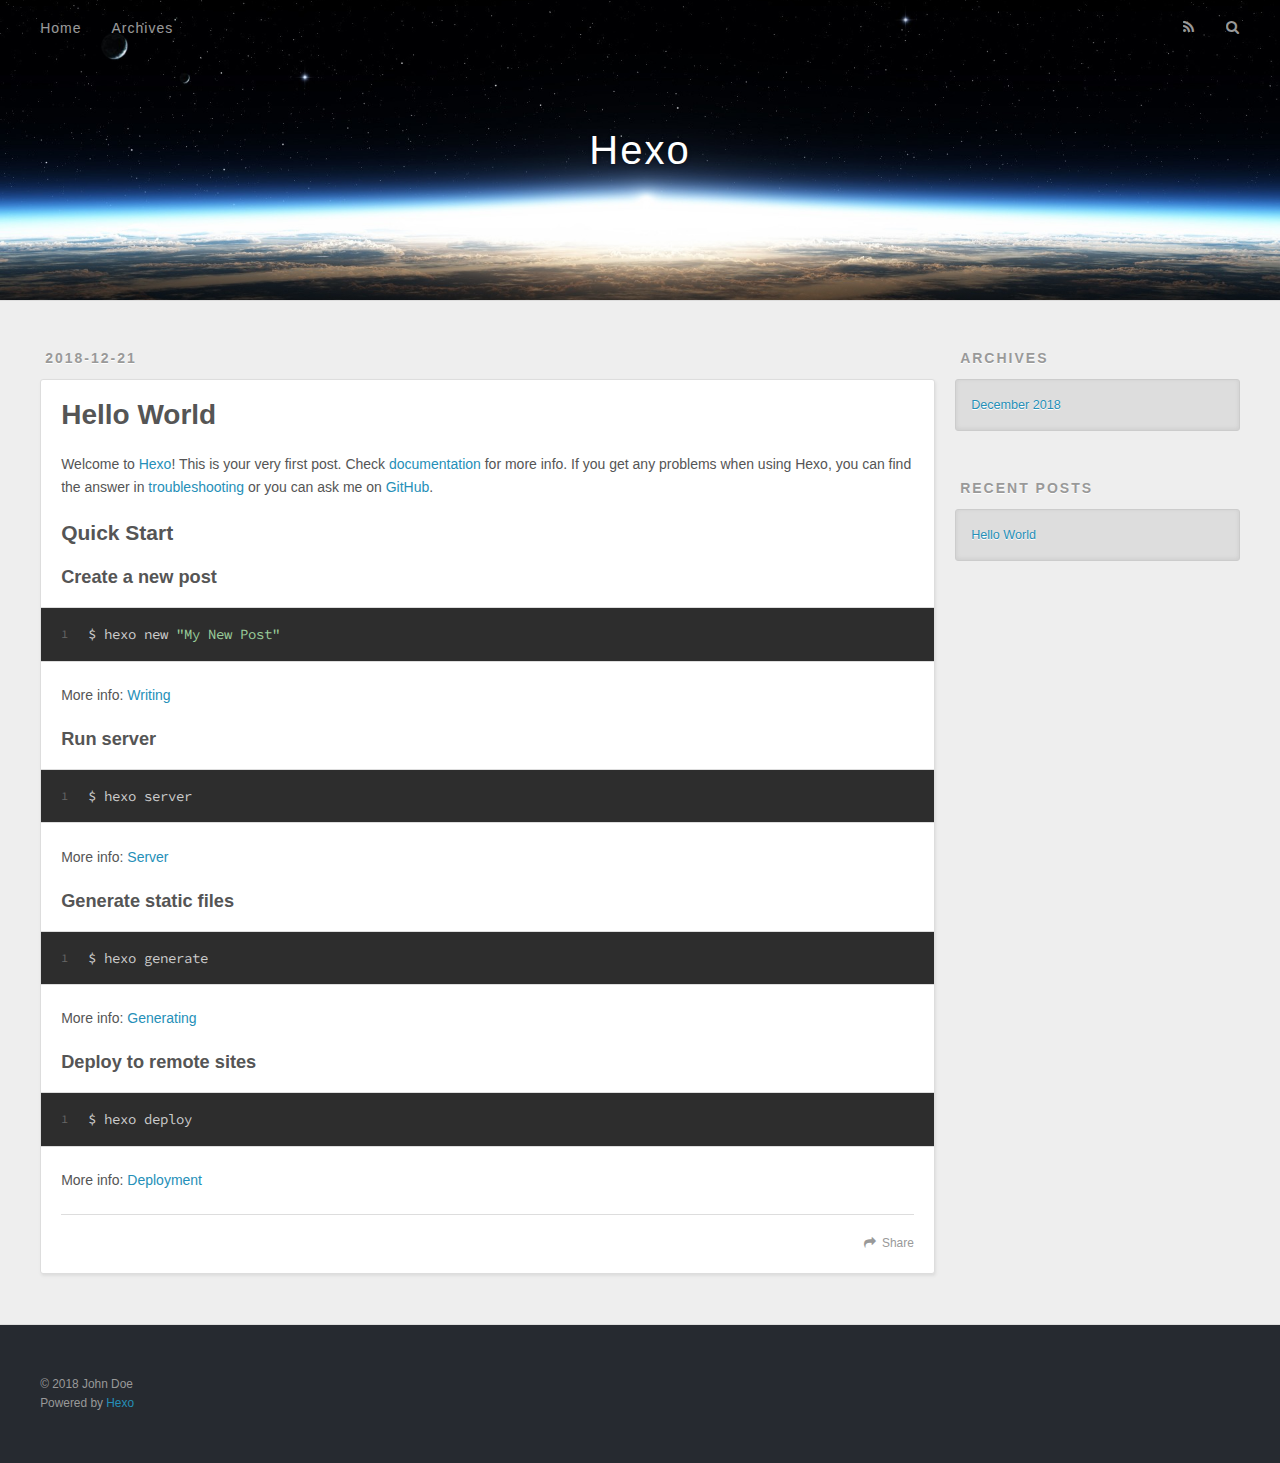
==== index.html @ 5cb1ed84 "Site updated: 2018-12-21 22:46:30" ====
<!DOCTYPE html>
<html>
<head><meta name="generator" content="Hexo 3.8.0">
  <meta charset="utf-8">
  

  
  <title>Hexo</title>
  <meta name="viewport" content="width=device-width, initial-scale=1, maximum-scale=1">
  <meta property="og:type" content="website">
<meta property="og:title" content="Hexo">
<meta property="og:url" content="http://yoursite.com/index.html">
<meta property="og:site_name" content="Hexo">
<meta property="og:locale" content="default">
<meta name="twitter:card" content="summary">
<meta name="twitter:title" content="Hexo">
  
    <link rel="alternate" href="/atom.xml" title="Hexo" type="application/atom+xml">
  
  
    <link rel="icon" href="/favicon.png">
  
  
    <link href="//fonts.googleapis.com/css?family=Source+Code+Pro" rel="stylesheet" type="text/css">
  
  <link rel="stylesheet" href="/css/style.css">
</head>
</html>
<body>
  <div id="container">
    <div id="wrap">
      <header id="header">
  <div id="banner"></div>
  <div id="header-outer" class="outer">
    <div id="header-title" class="inner">
      <h1 id="logo-wrap">
        <a href="/" id="logo">Hexo</a>
      </h1>
      
    </div>
    <div id="header-inner" class="inner">
      <nav id="main-nav">
        <a id="main-nav-toggle" class="nav-icon"></a>
        
          <a class="main-nav-link" href="/">Home</a>
        
          <a class="main-nav-link" href="/archives">Archives</a>
        
      </nav>
      <nav id="sub-nav">
        
          <a id="nav-rss-link" class="nav-icon" href="/atom.xml" title="RSS Feed"></a>
        
        <a id="nav-search-btn" class="nav-icon" title="Search"></a>
      </nav>
      <div id="search-form-wrap">
        <form action="//google.com/search" method="get" accept-charset="UTF-8" class="search-form"><input type="search" name="q" class="search-form-input" placeholder="Search"><button type="submit" class="search-form-submit">&#xF002;</button><input type="hidden" name="sitesearch" value="http://yoursite.com"></form>
      </div>
    </div>
  </div>
</header>
      <div class="outer">
        <section id="main">
  
    <article id="post-hello-world" class="article article-type-post" itemscope="" itemprop="blogPost">
  <div class="article-meta">
    <a href="/2018/12/21/hello-world/" class="article-date">
  <time datetime="2018-12-21T13:21:25.236Z" itemprop="datePublished">2018-12-21</time>
</a>
    
  </div>
  <div class="article-inner">
    
    
      <header class="article-header">
        
  
    <h1 itemprop="name">
      <a class="article-title" href="/2018/12/21/hello-world/">Hello World</a>
    </h1>
  

      </header>
    
    <div class="article-entry" itemprop="articleBody">
      
        <p>Welcome to <a href="https://hexo.io/" target="_blank" rel="noopener">Hexo</a>! This is your very first post. Check <a href="https://hexo.io/docs/" target="_blank" rel="noopener">documentation</a> for more info. If you get any problems when using Hexo, you can find the answer in <a href="https://hexo.io/docs/troubleshooting.html" target="_blank" rel="noopener">troubleshooting</a> or you can ask me on <a href="https://github.com/hexojs/hexo/issues" target="_blank" rel="noopener">GitHub</a>.</p>
<h2 id="Quick-Start"><a href="#Quick-Start" class="headerlink" title="Quick Start"></a>Quick Start</h2><h3 id="Create-a-new-post"><a href="#Create-a-new-post" class="headerlink" title="Create a new post"></a>Create a new post</h3><figure class="highlight bash"><table><tr><td class="gutter"><pre><span class="line">1</span><br></pre></td><td class="code"><pre><span class="line">$ hexo new <span class="string">"My New Post"</span></span><br></pre></td></tr></table></figure>
<p>More info: <a href="https://hexo.io/docs/writing.html" target="_blank" rel="noopener">Writing</a></p>
<h3 id="Run-server"><a href="#Run-server" class="headerlink" title="Run server"></a>Run server</h3><figure class="highlight bash"><table><tr><td class="gutter"><pre><span class="line">1</span><br></pre></td><td class="code"><pre><span class="line">$ hexo server</span><br></pre></td></tr></table></figure>
<p>More info: <a href="https://hexo.io/docs/server.html" target="_blank" rel="noopener">Server</a></p>
<h3 id="Generate-static-files"><a href="#Generate-static-files" class="headerlink" title="Generate static files"></a>Generate static files</h3><figure class="highlight bash"><table><tr><td class="gutter"><pre><span class="line">1</span><br></pre></td><td class="code"><pre><span class="line">$ hexo generate</span><br></pre></td></tr></table></figure>
<p>More info: <a href="https://hexo.io/docs/generating.html" target="_blank" rel="noopener">Generating</a></p>
<h3 id="Deploy-to-remote-sites"><a href="#Deploy-to-remote-sites" class="headerlink" title="Deploy to remote sites"></a>Deploy to remote sites</h3><figure class="highlight bash"><table><tr><td class="gutter"><pre><span class="line">1</span><br></pre></td><td class="code"><pre><span class="line">$ hexo deploy</span><br></pre></td></tr></table></figure>
<p>More info: <a href="https://hexo.io/docs/deployment.html" target="_blank" rel="noopener">Deployment</a></p>

      
    </div>
    <footer class="article-footer">
      <a data-url="http://yoursite.com/2018/12/21/hello-world/" data-id="cjpy2d7tv00000z5jm6hx7ss3" class="article-share-link">Share</a>
      
      
    </footer>
  </div>
  
</article>


  


</section>
        
          <aside id="sidebar">
  
    

  
    

  
    
  
    
  <div class="widget-wrap">
    <h3 class="widget-title">Archives</h3>
    <div class="widget">
      <ul class="archive-list"><li class="archive-list-item"><a class="archive-list-link" href="/archives/2018/12/">December 2018</a></li></ul>
    </div>
  </div>


  
    
  <div class="widget-wrap">
    <h3 class="widget-title">Recent Posts</h3>
    <div class="widget">
      <ul>
        
          <li>
            <a href="/2018/12/21/hello-world/">Hello World</a>
          </li>
        
      </ul>
    </div>
  </div>

  
</aside>
        
      </div>
      <footer id="footer">
  
  <div class="outer">
    <div id="footer-info" class="inner">
      &copy; 2018 John Doe<br>
      Powered by <a href="http://hexo.io/" target="_blank">Hexo</a>
    </div>
  </div>
</footer>
    </div>
    <nav id="mobile-nav">
  
    <a href="/" class="mobile-nav-link">Home</a>
  
    <a href="/archives" class="mobile-nav-link">Archives</a>
  
</nav>
    

<script src="//ajax.googleapis.com/ajax/libs/jquery/2.0.3/jquery.min.js"></script>


  <link rel="stylesheet" href="/fancybox/jquery.fancybox.css">
  <script src="/fancybox/jquery.fancybox.pack.js"></script>


<script src="/js/script.js"></script>



  </div>
</body>
</html>
---- css/style.css ----
body {
  width: 100%;
}
body:before,
body:after {
  content: "";
  display: table;
}
body:after {
  clear: both;
}
html,
body,
div,
span,
applet,
object,
iframe,
h1,
h2,
h3,
h4,
h5,
h6,
p,
blockquote,
pre,
a,
abbr,
acronym,
address,
big,
cite,
code,
del,
dfn,
em,
img,
ins,
kbd,
q,
s,
samp,
small,
strike,
strong,
sub,
sup,
tt,
var,
dl,
dt,
dd,
ol,
ul,
li,
fieldset,
form,
label,
legend,
table,
caption,
tbody,
tfoot,
thead,
tr,
th,
td {
  margin: 0;
  padding: 0;
  border: 0;
  outline: 0;
  font-weight: inherit;
  font-style: inherit;
  font-family: inherit;
  font-size: 100%;
  vertical-align: baseline;
}
body {
  line-height: 1;
  color: #000;
  background: #fff;
}
ol,
ul {
  list-style: none;
}
table {
  border-collapse: separate;
  border-spacing: 0;
  vertical-align: middle;
}
caption,
th,
td {
  text-align: left;
  font-weight: normal;
  vertical-align: middle;
}
a img {
  border: none;
}
input,
button {
  margin: 0;
  padding: 0;
}
input::-moz-focus-inner,
button::-moz-focus-inner {
  border: 0;
  padding: 0;
}
@font-face {
  font-family: FontAwesome;
  font-style: normal;
  font-weight: normal;
  src: url("fonts/fontawesome-webfont.eot?v=#4.0.3");
  src: url("fonts/fontawesome-webfont.eot?#iefix&v=#4.0.3") format("embedded-opentype"), url("fonts/fontawesome-webfont.woff?v=#4.0.3") format("woff"), url("fonts/fontawesome-webfont.ttf?v=#4.0.3") format("truetype"), url("fonts/fontawesome-webfont.svg#fontawesomeregular?v=#4.0.3") format("svg");
}
html,
body,
#container {
  height: 100%;
}
body {
  background: #eee;
  font: 14px -apple-system, BlinkMacSystemFont, "Segoe UI", "Roboto", "Oxygen", "Ubuntu", "Cantarell", "Fira Sans", "Droid Sans", "Helvetica Neue", sans-serif;
  -webkit-text-size-adjust: 100%;
}
.outer {
  max-width: 1220px;
  margin: 0 auto;
  padding: 0 20px;
}
.outer:before,
.outer:after {
  content: "";
  display: table;
}
.outer:after {
  clear: both;
}
.inner {
  display: inline;
  float: left;
  width: 98.33333333333333%;
  margin: 0 0.833333333333333%;
}
.left,
.alignleft {
  float: left;
}
.right,
.alignright {
  float: right;
}
.clear {
  clear: both;
}
#container {
  position: relative;
}
.mobile-nav-on {
  overflow: hidden;
}
#wrap {
  height: 100%;
  width: 100%;
  position: absolute;
  top: 0;
  left: 0;
  -webkit-transition: 0.2s ease-out;
  -moz-transition: 0.2s ease-out;
  -ms-transition: 0.2s ease-out;
  transition: 0.2s ease-out;
  z-index: 1;
  background: #eee;
}
.mobile-nav-on #wrap {
  left: 280px;
}
@media screen and (min-width: 768px) {
  #main {
    display: inline;
    float: left;
    width: 73.33333333333333%;
    margin: 0 0.833333333333333%;
  }
}
.article-date,
.article-category-link,
.archive-year,
.widget-title {
  text-decoration: none;
  text-transform: uppercase;
  letter-spacing: 2px;
  color: #999;
  margin-bottom: 1em;
  margin-left: 5px;
  line-height: 1em;
  text-shadow: 0 1px #fff;
  font-weight: bold;
}
.article-inner,
.archive-article-inner {
  background: #fff;
  -webkit-box-shadow: 1px 2px 3px #ddd;
  box-shadow: 1px 2px 3px #ddd;
  border: 1px solid #ddd;
  border-radius: 3px;
}
.article-entry h1,
.widget h1 {
  font-size: 2em;
}
.article-entry h2,
.widget h2 {
  font-size: 1.5em;
}
.article-entry h3,
.widget h3 {
  font-size: 1.3em;
}
.article-entry h4,
.widget h4 {
  font-size: 1.2em;
}
.article-entry h5,
.widget h5 {
  font-size: 1em;
}
.article-entry h6,
.widget h6 {
  font-size: 1em;
  color: #999;
}
.article-entry hr,
.widget hr {
  border: 1px dashed #ddd;
}
.article-entry strong,
.widget strong {
  font-weight: bold;
}
.article-entry em,
.widget em,
.article-entry cite,
.widget cite {
  font-style: italic;
}
.article-entry sup,
.widget sup,
.article-entry sub,
.widget sub {
  font-size: 0.75em;
  line-height: 0;
  position: relative;
  vertical-align: baseline;
}
.article-entry sup,
.widget sup {
  top: -0.5em;
}
.article-entry sub,
.widget sub {
  bottom: -0.2em;
}
.article-entry small,
.widget small {
  font-size: 0.85em;
}
.article-entry acronym,
.widget acronym,
.article-entry abbr,
.widget abbr {
  border-bottom: 1px dotted;
}
.article-entry ul,
.widget ul,
.article-entry ol,
.widget ol,
.article-entry dl,
.widget dl {
  margin: 0 20px;
  line-height: 1.6em;
}
.article-entry ul ul,
.widget ul ul,
.article-entry ol ul,
.widget ol ul,
.article-entry ul ol,
.widget ul ol,
.article-entry ol ol,
.widget ol ol {
  margin-top: 0;
  margin-bottom: 0;
}
.article-entry ul,
.widget ul {
  list-style: disc;
}
.article-entry ol,
.widget ol {
  list-style: decimal;
}
.article-entry dt,
.widget dt {
  font-weight: bold;
}
#header {
  height: 300px;
  position: relative;
  border-bottom: 1px solid #ddd;
}
#header:before,
#header:after {
  content: "";
  position: absolute;
  left: 0;
  right: 0;
  height: 40px;
}
#header:before {
  top: 0;
  background: -webkit-linear-gradient(rgba(0,0,0,0.2), transparent);
  background: -moz-linear-gradient(rgba(0,0,0,0.2), transparent);
  background: -ms-linear-gradient(rgba(0,0,0,0.2), transparent);
  background: linear-gradient(rgba(0,0,0,0.2), transparent);
}
#header:after {
  bottom: 0;
  background: -webkit-linear-gradient(transparent, rgba(0,0,0,0.2));
  background: -moz-linear-gradient(transparent, rgba(0,0,0,0.2));
  background: -ms-linear-gradient(transparent, rgba(0,0,0,0.2));
  background: linear-gradient(transparent, rgba(0,0,0,0.2));
}
#header-outer {
  height: 100%;
  position: relative;
}
#header-inner {
  position: relative;
  overflow: hidden;
}
#banner {
  position: absolute;
  top: 0;
  left: 0;
  width: 100%;
  height: 100%;
  background: url("images/banner.jpg") center #000;
  -webkit-background-size: cover;
  -moz-background-size: cover;
  background-size: cover;
  z-index: -1;
}
#header-title {
  text-align: center;
  height: 40px;
  position: absolute;
  top: 50%;
  left: 0;
  margin-top: -20px;
}
#logo,
#subtitle {
  text-decoration: none;
  color: #fff;
  font-weight: 300;
  text-shadow: 0 1px 4px rgba(0,0,0,0.3);
}
#logo {
  font-size: 40px;
  line-height: 40px;
  letter-spacing: 2px;
}
#subtitle {
  font-size: 16px;
  line-height: 16px;
  letter-spacing: 1px;
}
#subtitle-wrap {
  margin-top: 16px;
}
#main-nav {
  float: left;
  margin-left: -15px;
}
.nav-icon,
.main-nav-link {
  float: left;
  color: #fff;
  opacity: 0.6;
  text-decoration: none;
  text-shadow: 0 1px rgba(0,0,0,0.2);
  -webkit-transition: opacity 0.2s;
  -moz-transition: opacity 0.2s;
  -ms-transition: opacity 0.2s;
  transition: opacity 0.2s;
  display: block;
  padding: 20px 15px;
}
.nav-icon:hover,
.main-nav-link:hover {
  opacity: 1;
}
.nav-icon {
  font-family: FontAwesome;
  text-align: center;
  font-size: 14px;
  width: 14px;
  height: 14px;
  padding: 20px 15px;
  position: relative;
  cursor: pointer;
}
.main-nav-link {
  font-weight: 300;
  letter-spacing: 1px;
}
@media screen and (max-width: 479px) {
  .main-nav-link {
    display: none;
  }
}
#main-nav-toggle {
  display: none;
}
#main-nav-toggle:before {
  content: "\f0c9";
}
@media screen and (max-width: 479px) {
  #main-nav-toggle {
    display: block;
  }
}
#sub-nav {
  float: right;
  margin-right: -15px;
}
#nav-rss-link:before {
  content: "\f09e";
}
#nav-search-btn:before {
  content: "\f002";
}
#search-form-wrap {
  position: absolute;
  top: 15px;
  width: 150px;
  height: 30px;
  right: -150px;
  opacity: 0;
  -webkit-transition: 0.2s ease-out;
  -moz-transition: 0.2s ease-out;
  -ms-transition: 0.2s ease-out;
  transition: 0.2s ease-out;
}
#search-form-wrap.on {
  opacity: 1;
  right: 0;
}
@media screen and (max-width: 479px) {
  #search-form-wrap {
    width: 100%;
    right: -100%;
  }
}
.search-form {
  position: absolute;
  top: 0;
  left: 0;
  right: 0;
  background: #fff;
  padding: 5px 15px;
  border-radius: 15px;
  -webkit-box-shadow: 0 0 10px rgba(0,0,0,0.3);
  box-shadow: 0 0 10px rgba(0,0,0,0.3);
}
.search-form-input {
  border: none;
  background: none;
  color: #555;
  width: 100%;
  font: 13px -apple-system, BlinkMacSystemFont, "Segoe UI", "Roboto", "Oxygen", "Ubuntu", "Cantarell", "Fira Sans", "Droid Sans", "Helvetica Neue", sans-serif;
  outline: none;
}
.search-form-input::-webkit-search-results-decoration,
.search-form-input::-webkit-search-cancel-button {
  -webkit-appearance: none;
}
.search-form-submit {
  position: absolute;
  top: 50%;
  right: 10px;
  margin-top: -7px;
  font: 13px FontAwesome;
  border: none;
  background: none;
  color: #bbb;
  cursor: pointer;
}
.search-form-submit:hover,
.search-form-submit:focus {
  color: #777;
}
.article {
  margin: 50px 0;
}
.article-inner {
  overflow: hidden;
}
.article-meta:before,
.article-meta:after {
  content: "";
  display: table;
}
.article-meta:after {
  clear: both;
}
.article-date {
  float: left;
}
.article-category {
  float: left;
  line-height: 1em;
  color: #ccc;
  text-shadow: 0 1px #fff;
  margin-left: 8px;
}
.article-category:before {
  content: "\2022";
}
.article-category-link {
  margin: 0 12px 1em;
}
.article-header {
  padding: 20px 20px 0;
}
.article-title {
  text-decoration: none;
  font-size: 2em;
  font-weight: bold;
  color: #555;
  line-height: 1.1em;
  -webkit-transition: color 0.2s;
  -moz-transition: color 0.2s;
  -ms-transition: color 0.2s;
  transition: color 0.2s;
}
a.article-title:hover {
  color: #258fb8;
}
.article-entry {
  color: #555;
  padding: 0 20px;
}
.article-entry:before,
.article-entry:after {
  content: "";
  display: table;
}
.article-entry:after {
  clear: both;
}
.article-entry p,
.article-entry table {
  line-height: 1.6em;
  margin: 1.6em 0;
}
.article-entry h1,
.article-entry h2,
.article-entry h3,
.article-entry h4,
.article-entry h5,
.article-entry h6 {
  font-weight: bold;
}
.article-entry h1,
.article-entry h2,
.article-entry h3,
.article-entry h4,
.article-entry h5,
.article-entry h6 {
  line-height: 1.1em;
  margin: 1.1em 0;
}
.article-entry a {
  color: #258fb8;
  text-decoration: none;
}
.article-entry a:hover {
  text-decoration: underline;
}
.article-entry ul,
.article-entry ol,
.article-entry dl {
  margin-top: 1.6em;
  margin-bottom: 1.6em;
}
.article-entry img,
.article-entry video {
  max-width: 100%;
  height: auto;
  display: block;
  margin: auto;
}
.article-entry iframe {
  border: none;
}
.article-entry table {
  width: 100%;
  border-collapse: collapse;
  border-spacing: 0;
}
.article-entry th {
  font-weight: bold;
  border-bottom: 3px solid #ddd;
  padding-bottom: 0.5em;
}
.article-entry td {
  border-bottom: 1px solid #ddd;
  padding: 10px 0;
}
.article-entry blockquote {
  font-family: Georgia, "Times New Roman", serif;
  font-size: 1.4em;
  margin: 1.6em 20px;
  text-align: center;
}
.article-entry blockquote footer {
  font-size: 14px;
  margin: 1.6em 0;
  font-family: -apple-system, BlinkMacSystemFont, "Segoe UI", "Roboto", "Oxygen", "Ubuntu", "Cantarell", "Fira Sans", "Droid Sans", "Helvetica Neue", sans-serif;
}
.article-entry blockquote footer cite:before {
  content: "—";
  padding: 0 0.5em;
}
.article-entry .pullquote {
  text-align: left;
  width: 45%;
  margin: 0;
}
.article-entry .pullquote.left {
  margin-left: 0.5em;
  margin-right: 1em;
}
.article-entry .pullquote.right {
  margin-right: 0.5em;
  margin-left: 1em;
}
.article-entry .caption {
  color: #999;
  display: block;
  font-size: 0.9em;
  margin-top: 0.5em;
  position: relative;
  text-align: center;
}
.article-entry .video-container {
  position: relative;
  padding-top: 56.25%;
  height: 0;
  overflow: hidden;
}
.article-entry .video-container iframe,
.article-entry .video-container object,
.article-entry .video-container embed {
  position: absolute;
  top: 0;
  left: 0;
  width: 100%;
  height: 100%;
  margin-top: 0;
}
.article-more-link a {
  display: inline-block;
  line-height: 1em;
  padding: 6px 15px;
  border-radius: 15px;
  background: #eee;
  color: #999;
  text-shadow: 0 1px #fff;
  text-decoration: none;
}
.article-more-link a:hover {
  background: #258fb8;
  color: #fff;
  text-decoration: none;
  text-shadow: 0 1px #1e7293;
}
.article-footer {
  font-size: 0.85em;
  line-height: 1.6em;
  border-top: 1px solid #ddd;
  padding-top: 1.6em;
  margin: 0 20px 20px;
}
.article-footer:before,
.article-footer:after {
  content: "";
  display: table;
}
.article-footer:after {
  clear: both;
}
.article-footer a {
  color: #999;
  text-decoration: none;
}
.article-footer a:hover {
  color: #555;
}
.article-tag-list-item {
  float: left;
  margin-right: 10px;
}
.article-tag-list-link:before {
  content: "#";
}
.article-comment-link {
  float: right;
}
.article-comment-link:before {
  content: "\f075";
  font-family: FontAwesome;
  padding-right: 8px;
}
.article-share-link {
  cursor: pointer;
  float: right;
  margin-left: 20px;
}
.article-share-link:before {
  content: "\f064";
  font-family: FontAwesome;
  padding-right: 6px;
}
#article-nav {
  position: relative;
}
#article-nav:before,
#article-nav:after {
  content: "";
  display: table;
}
#article-nav:after {
  clear: both;
}
@media screen and (min-width: 768px) {
  #article-nav {
    margin: 50px 0;
  }
  #article-nav:before {
    width: 8px;
    height: 8px;
    position: absolute;
    top: 50%;
    left: 50%;
    margin-top: -4px;
    margin-left: -4px;
    content: "";
    border-radius: 50%;
    background: #ddd;
    -webkit-box-shadow: 0 1px 2px #fff;
    box-shadow: 0 1px 2px #fff;
  }
}
.article-nav-link-wrap {
  text-decoration: none;
  text-shadow: 0 1px #fff;
  color: #999;
  -webkit-box-sizing: border-box;
  -moz-box-sizing: border-box;
  box-sizing: border-box;
  margin-top: 50px;
  text-align: center;
  display: block;
}
.article-nav-link-wrap:hover {
  color: #555;
}
@media screen and (min-width: 768px) {
  .article-nav-link-wrap {
    width: 50%;
    margin-top: 0;
  }
}
@media screen and (min-width: 768px) {
  #article-nav-newer {
    float: left;
    text-align: right;
    padding-right: 20px;
  }
}
@media screen and (min-width: 768px) {
  #article-nav-older {
    float: right;
    text-align: left;
    padding-left: 20px;
  }
}
.article-nav-caption {
  text-transform: uppercase;
  letter-spacing: 2px;
  color: #ddd;
  line-height: 1em;
  font-weight: bold;
}
#article-nav-newer .article-nav-caption {
  margin-right: -2px;
}
.article-nav-title {
  font-size: 0.85em;
  line-height: 1.6em;
  margin-top: 0.5em;
}
.article-share-box {
  position: absolute;
  display: none;
  background: #fff;
  -webkit-box-shadow: 1px 2px 10px rgba(0,0,0,0.2);
  box-shadow: 1px 2px 10px rgba(0,0,0,0.2);
  border-radius: 3px;
  margin-left: -145px;
  overflow: hidden;
  z-index: 1;
}
.article-share-box.on {
  display: block;
}
.article-share-input {
  width: 100%;
  background: none;
  -webkit-box-sizing: border-box;
  -moz-box-sizing: border-box;
  box-sizing: border-box;
  font: 14px -apple-system, BlinkMacSystemFont, "Segoe UI", "Roboto", "Oxygen", "Ubuntu", "Cantarell", "Fira Sans", "Droid Sans", "Helvetica Neue", sans-serif;
  padding: 0 15px;
  color: #555;
  outline: none;
  border: 1px solid #ddd;
  border-radius: 3px 3px 0 0;
  height: 36px;
  line-height: 36px;
}
.article-share-links {
  background: #eee;
}
.article-share-links:before,
.article-share-links:after {
  content: "";
  display: table;
}
.article-share-links:after {
  clear: both;
}
.article-share-twitter,
.article-share-facebook,
.article-share-pinterest,
.article-share-google {
  width: 50px;
  height: 36px;
  display: block;
  float: left;
  position: relative;
  color: #999;
  text-shadow: 0 1px #fff;
}
.article-share-twitter:before,
.article-share-facebook:before,
.article-share-pinterest:before,
.article-share-google:before {
  font-size: 20px;
  font-family: FontAwesome;
  width: 20px;
  height: 20px;
  position: absolute;
  top: 50%;
  left: 50%;
  margin-top: -10px;
  margin-left: -10px;
  text-align: center;
}
.article-share-twitter:hover,
.article-share-facebook:hover,
.article-share-pinterest:hover,
.article-share-google:hover {
  color: #fff;
}
.article-share-twitter:before {
  content: "\f099";
}
.article-share-twitter:hover {
  background: #00aced;
  text-shadow: 0 1px #008abe;
}
.article-share-facebook:before {
  content: "\f09a";
}
.article-share-facebook:hover {
  background: #3b5998;
  text-shadow: 0 1px #2f477a;
}
.article-share-pinterest:before {
  content: "\f0d2";
}
.article-share-pinterest:hover {
  background: #cb2027;
  text-shadow: 0 1px #a21a1f;
}
.article-share-google:before {
  content: "\f0d5";
}
.article-share-google:hover {
  background: #dd4b39;
  text-shadow: 0 1px #be3221;
}
.article-gallery {
  background: #000;
  position: relative;
}
.article-gallery-photos {
  position: relative;
  overflow: hidden;
}
.article-gallery-img {
  display: none;
  max-width: 100%;
}
.article-gallery-img:first-child {
  display: block;
}
.article-gallery-img.loaded {
  position: absolute;
  display: block;
}
.article-gallery-img img {
  display: block;
  max-width: 100%;
  margin: 0 auto;
}
#comments {
  background: #fff;
  -webkit-box-shadow: 1px 2px 3px #ddd;
  box-shadow: 1px 2px 3px #ddd;
  padding: 20px;
  border: 1px solid #ddd;
  border-radius: 3px;
  margin: 50px 0;
}
#comments a {
  color: #258fb8;
}
.archives-wrap {
  margin: 50px 0;
}
.archives:before,
.archives:after {
  content: "";
  display: table;
}
.archives:after {
  clear: both;
}
.archive-year-wrap {
  margin-bottom: 1em;
}
.archives {
  -webkit-column-gap: 10px;
  -moz-column-gap: 10px;
  column-gap: 10px;
}
@media screen and (min-width: 480px) and (max-width: 767px) {
  .archives {
    -webkit-column-count: 2;
    -moz-column-count: 2;
    column-count: 2;
  }
}
@media screen and (min-width: 768px) {
  .archives {
    -webkit-column-count: 3;
    -moz-column-count: 3;
    column-count: 3;
  }
}
.archive-article {
  -webkit-column-break-inside: avoid;
  page-break-inside: avoid;
  overflow: hidden;
  break-inside: avoid-column;
}
.archive-article-inner {
  padding: 10px;
  margin-bottom: 15px;
}
.archive-article-title {
  text-decoration: none;
  font-weight: bold;
  color: #555;
  -webkit-transition: color 0.2s;
  -moz-transition: color 0.2s;
  -ms-transition: color 0.2s;
  transition: color 0.2s;
  line-height: 1.6em;
}
.archive-article-title:hover {
  color: #258fb8;
}
.archive-article-footer {
  margin-top: 1em;
}
.archive-article-date {
  color: #999;
  text-decoration: none;
  font-size: 0.85em;
  line-height: 1em;
  margin-bottom: 0.5em;
  display: block;
}
#page-nav {
  margin: 50px auto;
  background: #fff;
  -webkit-box-shadow: 1px 2px 3px #ddd;
  box-shadow: 1px 2px 3px #ddd;
  border: 1px solid #ddd;
  border-radius: 3px;
  text-align: center;
  color: #999;
  overflow: hidden;
}
#page-nav:before,
#page-nav:after {
  content: "";
  display: table;
}
#page-nav:after {
  clear: both;
}
#page-nav a,
#page-nav span {
  padding: 10px 20px;
  line-height: 1;
  height: 2ex;
}
#page-nav a {
  color: #999;
  text-decoration: none;
}
#page-nav a:hover {
  background: #999;
  color: #fff;
}
#page-nav .prev {
  float: left;
}
#page-nav .next {
  float: right;
}
#page-nav .page-number {
  display: inline-block;
}
@media screen and (max-width: 479px) {
  #page-nav .page-number {
    display: none;
  }
}
#page-nav .current {
  color: #555;
  font-weight: bold;
}
#page-nav .space {
  color: #ddd;
}
#footer {
  background: #262a30;
  padding: 50px 0;
  border-top: 1px solid #ddd;
  color: #999;
}
#footer a {
  color: #258fb8;
  text-decoration: none;
}
#footer a:hover {
  text-decoration: underline;
}
#footer-info {
  line-height: 1.6em;
  font-size: 0.85em;
}
.article-entry pre,
.article-entry .highlight {
  background: #2d2d2d;
  margin: 0 -20px;
  padding: 15px 20px;
  border-style: solid;
  border-color: #ddd;
  border-width: 1px 0;
  overflow: auto;
  color: #ccc;
  line-height: 22.400000000000002px;
}
.article-entry .highlight .gutter pre,
.article-entry .gist .gist-file .gist-data .line-numbers {
  color: #666;
  font-size: 0.85em;
}
.article-entry pre,
.article-entry code {
  font-family: "Source Code Pro", Consolas, Monaco, Menlo, Consolas, monospace;
}
.article-entry code {
  background: #eee;
  text-shadow: 0 1px #fff;
  padding: 0 0.3em;
}
.article-entry pre code {
  background: none;
  text-shadow: none;
  padding: 0;
}
.article-entry .highlight pre {
  border: none;
  margin: 0;
  padding: 0;
}
.article-entry .highlight table {
  margin: 0;
  width: auto;
}
.article-entry .highlight td {
  border: none;
  padding: 0;
}
.article-entry .highlight figcaption {
  font-size: 0.85em;
  color: #999;
  line-height: 1em;
  margin-bottom: 1em;
}
.article-entry .highlight figcaption:before,
.article-entry .highlight figcaption:after {
  content: "";
  display: table;
}
.article-entry .highlight figcaption:after {
  clear: both;
}
.article-entry .highlight figcaption a {
  float: right;
}
.article-entry .highlight .gutter pre {
  text-align: right;
  padding-right: 20px;
}
.article-entry .highlight .line {
  height: 22.400000000000002px;
}
.article-entry .highlight .line.marked {
  background: #515151;
}
.article-entry .gist {
  margin: 0 -20px;
  border-style: solid;
  border-color: #ddd;
  border-width: 1px 0;
  background: #2d2d2d;
  padding: 15px 20px 15px 0;
}
.article-entry .gist .gist-file {
  border: none;
  font-family: "Source Code Pro", Consolas, Monaco, Menlo, Consolas, monospace;
  margin: 0;
}
.article-entry .gist .gist-file .gist-data {
  background: none;
  border: none;
}
.article-entry .gist .gist-file .gist-data .line-numbers {
  background: none;
  border: none;
  padding: 0 20px 0 0;
}
.article-entry .gist .gist-file .gist-data .line-data {
  padding: 0 !important;
}
.article-entry .gist .gist-file .highlight {
  margin: 0;
  padding: 0;
  border: none;
}
.article-entry .gist .gist-file .gist-meta {
  background: #2d2d2d;
  color: #999;
  font: 0.85em -apple-system, BlinkMacSystemFont, "Segoe UI", "Roboto", "Oxygen", "Ubuntu", "Cantarell", "Fira Sans", "Droid Sans", "Helvetica Neue", sans-serif;
  text-shadow: 0 0;
  padding: 0;
  margin-top: 1em;
  margin-left: 20px;
}
.article-entry .gist .gist-file .gist-meta a {
  color: #258fb8;
  font-weight: normal;
}
.article-entry .gist .gist-file .gist-meta a:hover {
  text-decoration: underline;
}
pre .comment,
pre .title {
  color: #999;
}
pre .variable,
pre .attribute,
pre .tag,
pre .regexp,
pre .ruby .constant,
pre .xml .tag .title,
pre .xml .pi,
pre .xml .doctype,
pre .html .doctype,
pre .css .id,
pre .css .class,
pre .css .pseudo {
  color: #f2777a;
}
pre .number,
pre .preprocessor,
pre .built_in,
pre .literal,
pre .params,
pre .constant {
  color: #f99157;
}
pre .class,
pre .ruby .class .title,
pre .css .rules .attribute {
  color: #9c9;
}
pre .string,
pre .value,
pre .inheritance,
pre .header,
pre .ruby .symbol,
pre .xml .cdata {
  color: #9c9;
}
pre .css .hexcolor {
  color: #6cc;
}
pre .function,
pre .python .decorator,
pre .python .title,
pre .ruby .function .title,
pre .ruby .title .keyword,
pre .perl .sub,
pre .javascript .title,
pre .coffeescript .title {
  color: #69c;
}
pre .keyword,
pre .javascript .function {
  color: #c9c;
}
@media screen and (max-width: 479px) {
  #mobile-nav {
    position: absolute;
    top: 0;
    left: 0;
    width: 280px;
    height: 100%;
    background: #191919;
    border-right: 1px solid #fff;
  }
}
@media screen and (max-width: 479px) {
  .mobile-nav-link {
    display: block;
    color: #999;
    text-decoration: none;
    padding: 15px 20px;
    font-weight: bold;
  }
  .mobile-nav-link:hover {
    color: #fff;
  }
}
@media screen and (min-width: 768px) {
  #sidebar {
    display: inline;
    float: left;
    width: 23.333333333333332%;
    margin: 0 0.833333333333333%;
  }
}
.widget-wrap {
  margin: 50px 0;
}
.widget {
  color: #777;
  text-shadow: 0 1px #fff;
  background: #ddd;
  -webkit-box-shadow: 0 -1px 4px #ccc inset;
  box-shadow: 0 -1px 4px #ccc inset;
  border: 1px solid #ccc;
  padding: 15px;
  border-radius: 3px;
}
.widget a {
  color: #258fb8;
  text-decoration: none;
}
.widget a:hover {
  text-decoration: underline;
}
.widget ul ul,
.widget ol ul,
.widget dl ul,
.widget ul ol,
.widget ol ol,
.widget dl ol,
.widget ul dl,
.widget ol dl,
.widget dl dl {
  margin-left: 15px;
  list-style: disc;
}
.widget {
  line-height: 1.6em;
  word-wrap: break-word;
  font-size: 0.9em;
}
.widget ul,
.widget ol {
  list-style: none;
  margin: 0;
}
.widget ul ul,
.widget ol ul,
.widget ul ol,
.widget ol ol {
  margin: 0 20px;
}
.widget ul ul,
.widget ol ul {
  list-style: disc;
}
.widget ul ol,
.widget ol ol {
  list-style: decimal;
}
.category-list-count,
.tag-list-count,
.archive-list-count {
  padding-left: 5px;
  color: #999;
  font-size: 0.85em;
}
.category-list-count:before,
.tag-list-count:before,
.archive-list-count:before {
  content: "(";
}
.category-list-count:after,
.tag-list-count:after,
.archive-list-count:after {
  content: ")";
}
.tagcloud a {
  margin-right: 5px;
  display: inline-block;
}
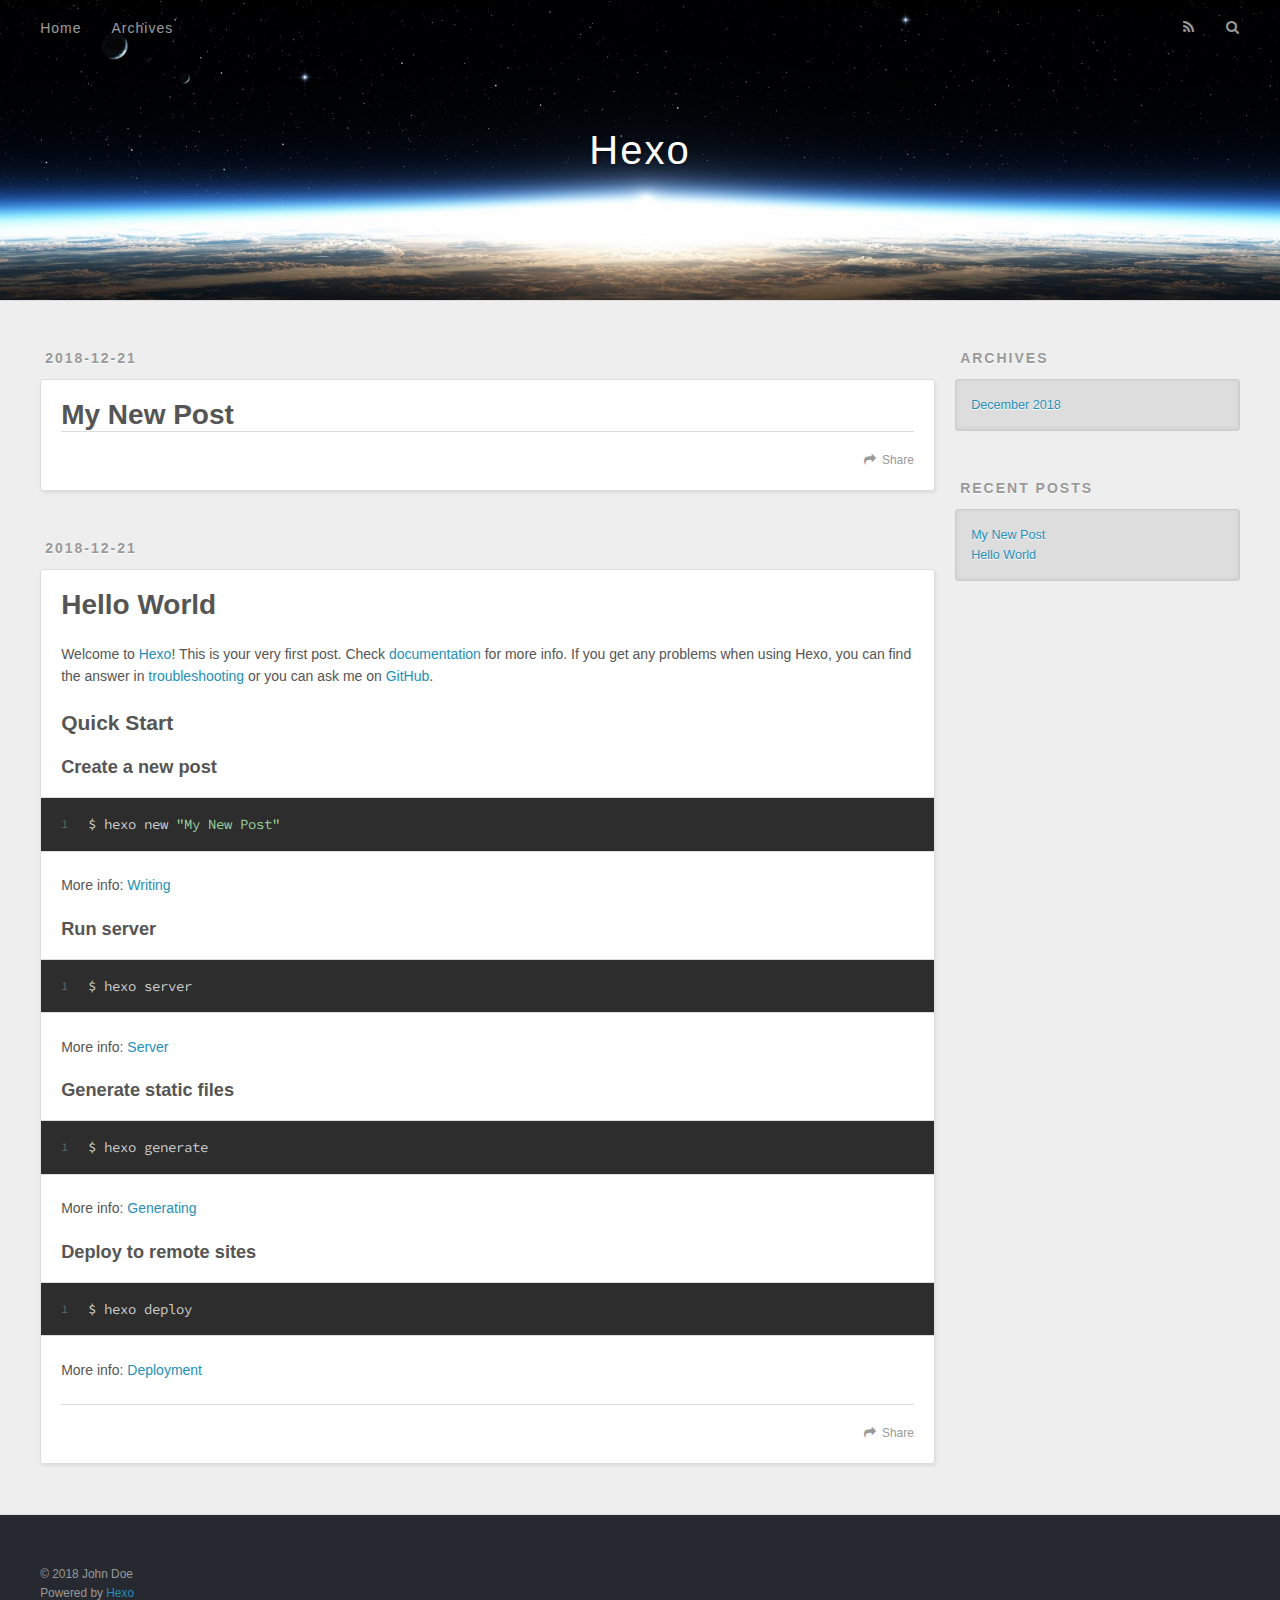
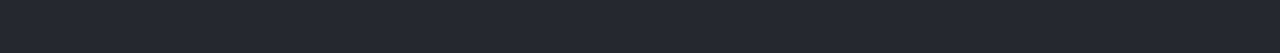
==== commit 1ab05927: "Site updated: 2018-12-21 23:56:48" ====
--- a/index.html
+++ b/index.html
@@ -62,6 +62,42 @@
       <div class="outer">
         <section id="main">
   
+    <article id="post-My-New-Post" class="article article-type-post" itemscope="" itemprop="blogPost">
+  <div class="article-meta">
+    <a href="/2018/12/21/My-New-Post/" class="article-date">
+  <time datetime="2018-12-21T14:54:06.000Z" itemprop="datePublished">2018-12-21</time>
+</a>
+    
+  </div>
+  <div class="article-inner">
+    
+    
+      <header class="article-header">
+        
+  
+    <h1 itemprop="name">
+      <a class="article-title" href="/2018/12/21/My-New-Post/">My New Post</a>
+    </h1>
+  
+
+      </header>
+    
+    <div class="article-entry" itemprop="articleBody">
+      
+        
+      
+    </div>
+    <footer class="article-footer">
+      <a data-url="http://yoursite.com/2018/12/21/My-New-Post/" data-id="cjpy5o1uq0001qo5joygd6c2f" class="article-share-link">Share</a>
+      
+      
+    </footer>
+  </div>
+  
+</article>
+
+
+  
     <article id="post-hello-world" class="article article-type-post" itemscope="" itemprop="blogPost">
   <div class="article-meta">
     <a href="/2018/12/21/hello-world/" class="article-date">
@@ -97,7 +133,7 @@
       
     </div>
     <footer class="article-footer">
-      <a data-url="http://yoursite.com/2018/12/21/hello-world/" data-id="cjpy2d7tv00000z5jm6hx7ss3" class="article-share-link">Share</a>
+      <a data-url="http://yoursite.com/2018/12/21/hello-world/" data-id="cjpy5movz0000qo5j5rztfrl7" class="article-share-link">Share</a>
       
       
     </footer>
@@ -138,6 +174,10 @@
       <ul>
         
           <li>
+            <a href="/2018/12/21/My-New-Post/">My New Post</a>
+          </li>
+        
+          <li>
             <a href="/2018/12/21/hello-world/">Hello World</a>
           </li>
         
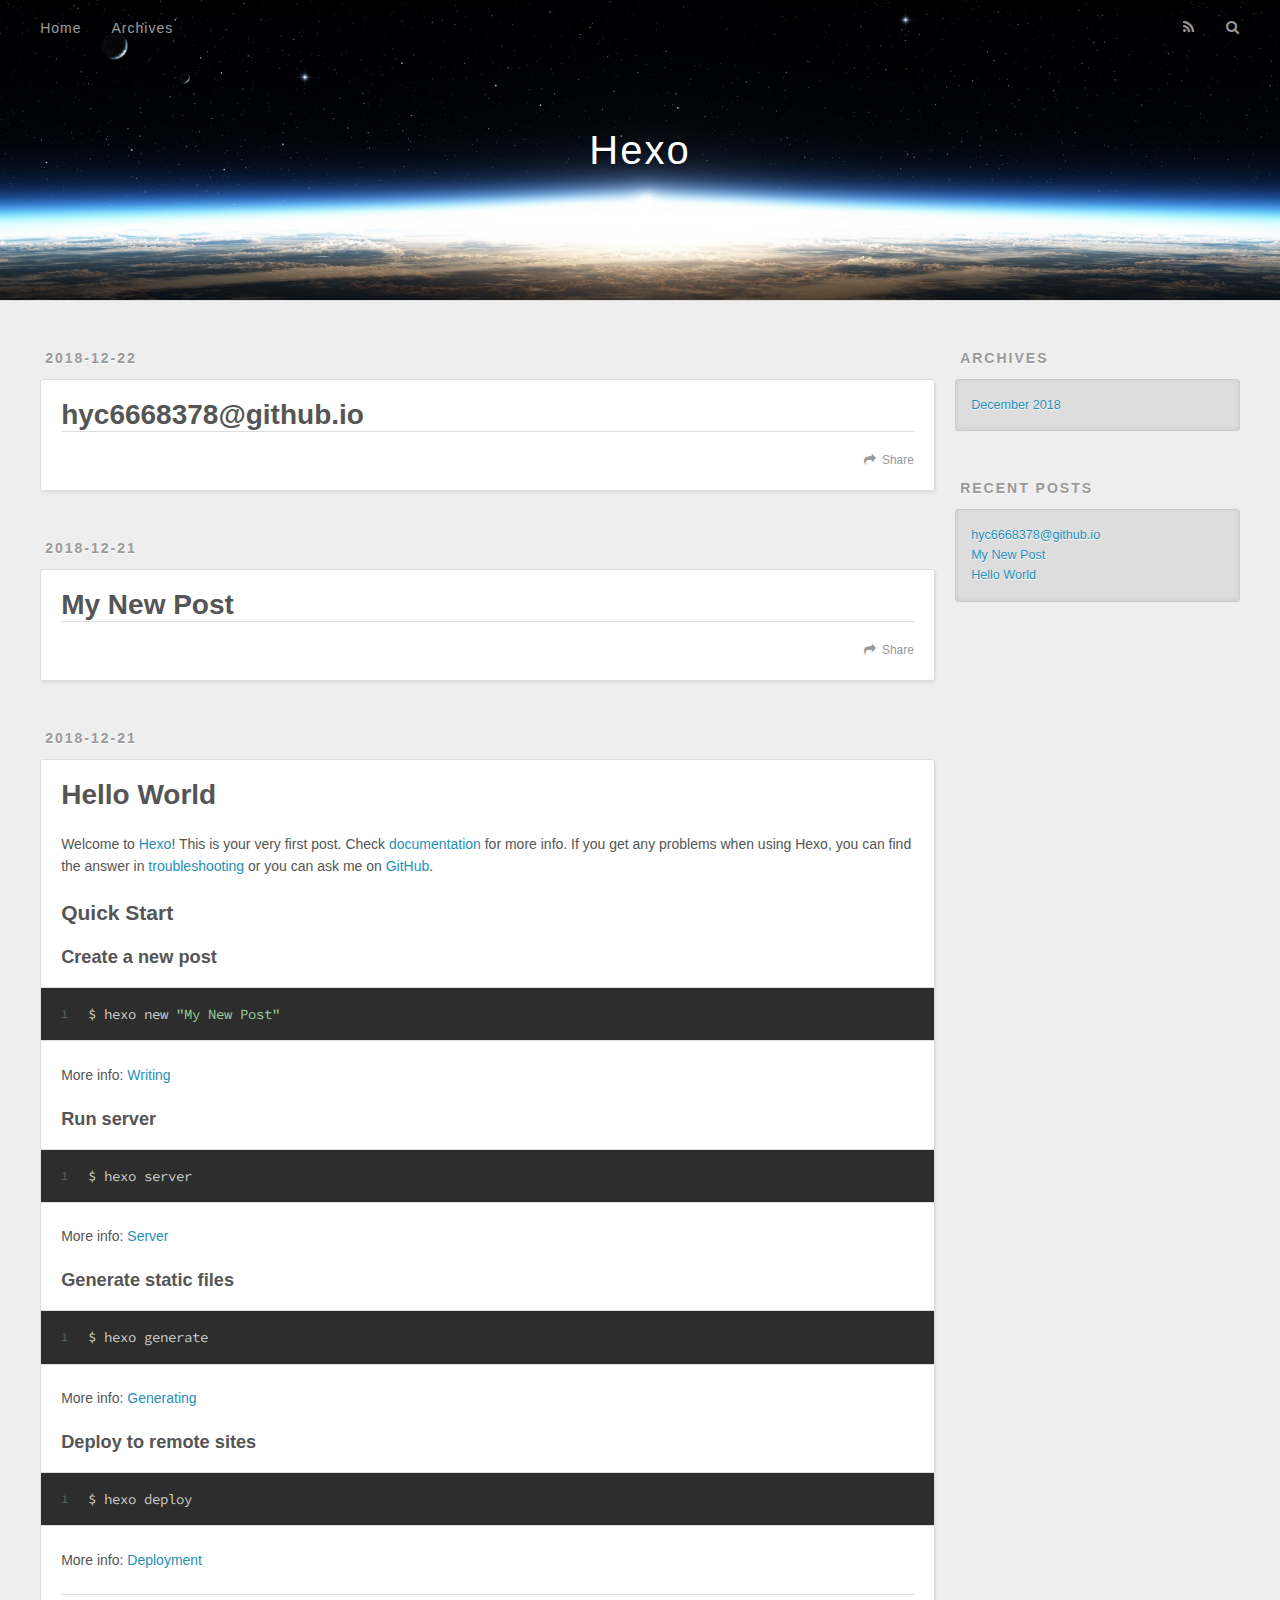
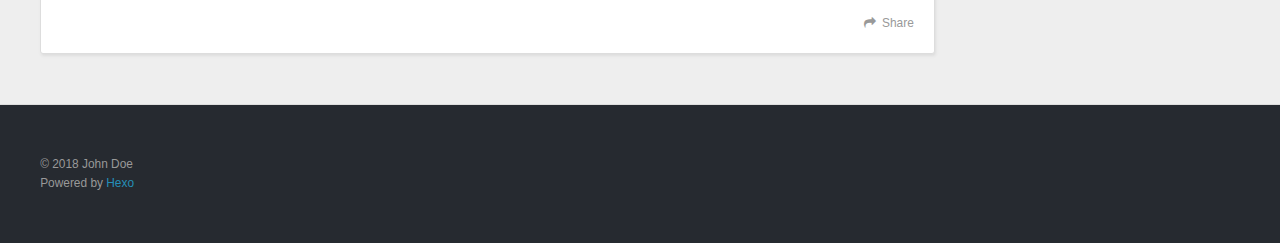
==== commit a13ebb85: "Site updated: 2018-12-22 00:12:10" ====
--- a/index.html
+++ b/index.html
@@ -62,6 +62,42 @@
       <div class="outer">
         <section id="main">
   
+    <article id="post-hyc6668378-github-io" class="article article-type-post" itemscope="" itemprop="blogPost">
+  <div class="article-meta">
+    <a href="/2018/12/22/hyc6668378-github-io/" class="article-date">
+  <time datetime="2018-12-21T15:11:51.000Z" itemprop="datePublished">2018-12-22</time>
+</a>
+    
+  </div>
+  <div class="article-inner">
+    
+    
+      <header class="article-header">
+        
+  
+    <h1 itemprop="name">
+      <a class="article-title" href="/2018/12/22/hyc6668378-github-io/">hyc6668378@github.io</a>
+    </h1>
+  
+
+      </header>
+    
+    <div class="article-entry" itemprop="articleBody">
+      
+        
+      
+    </div>
+    <footer class="article-footer">
+      <a data-url="http://yoursite.com/2018/12/22/hyc6668378-github-io/" data-id="cjpy6b7mg0002hx5jwcaqlvgs" class="article-share-link">Share</a>
+      
+      
+    </footer>
+  </div>
+  
+</article>
+
+
+  
     <article id="post-My-New-Post" class="article article-type-post" itemscope="" itemprop="blogPost">
   <div class="article-meta">
     <a href="/2018/12/21/My-New-Post/" class="article-date">
@@ -88,7 +124,7 @@
       
     </div>
     <footer class="article-footer">
-      <a data-url="http://yoursite.com/2018/12/21/My-New-Post/" data-id="cjpy5o1uq0001qo5joygd6c2f" class="article-share-link">Share</a>
+      <a data-url="http://yoursite.com/2018/12/21/My-New-Post/" data-id="cjpy6b7m70000hx5j8zlnf75x" class="article-share-link">Share</a>
       
       
     </footer>
@@ -133,7 +169,7 @@
       
     </div>
     <footer class="article-footer">
-      <a data-url="http://yoursite.com/2018/12/21/hello-world/" data-id="cjpy5movz0000qo5j5rztfrl7" class="article-share-link">Share</a>
+      <a data-url="http://yoursite.com/2018/12/21/hello-world/" data-id="cjpy6b7md0001hx5jw8mtnsyb" class="article-share-link">Share</a>
       
       
     </footer>
@@ -174,6 +210,10 @@
       <ul>
         
           <li>
+            <a href="/2018/12/22/hyc6668378-github-io/">hyc6668378@github.io</a>
+          </li>
+        
+          <li>
             <a href="/2018/12/21/My-New-Post/">My New Post</a>
           </li>
         
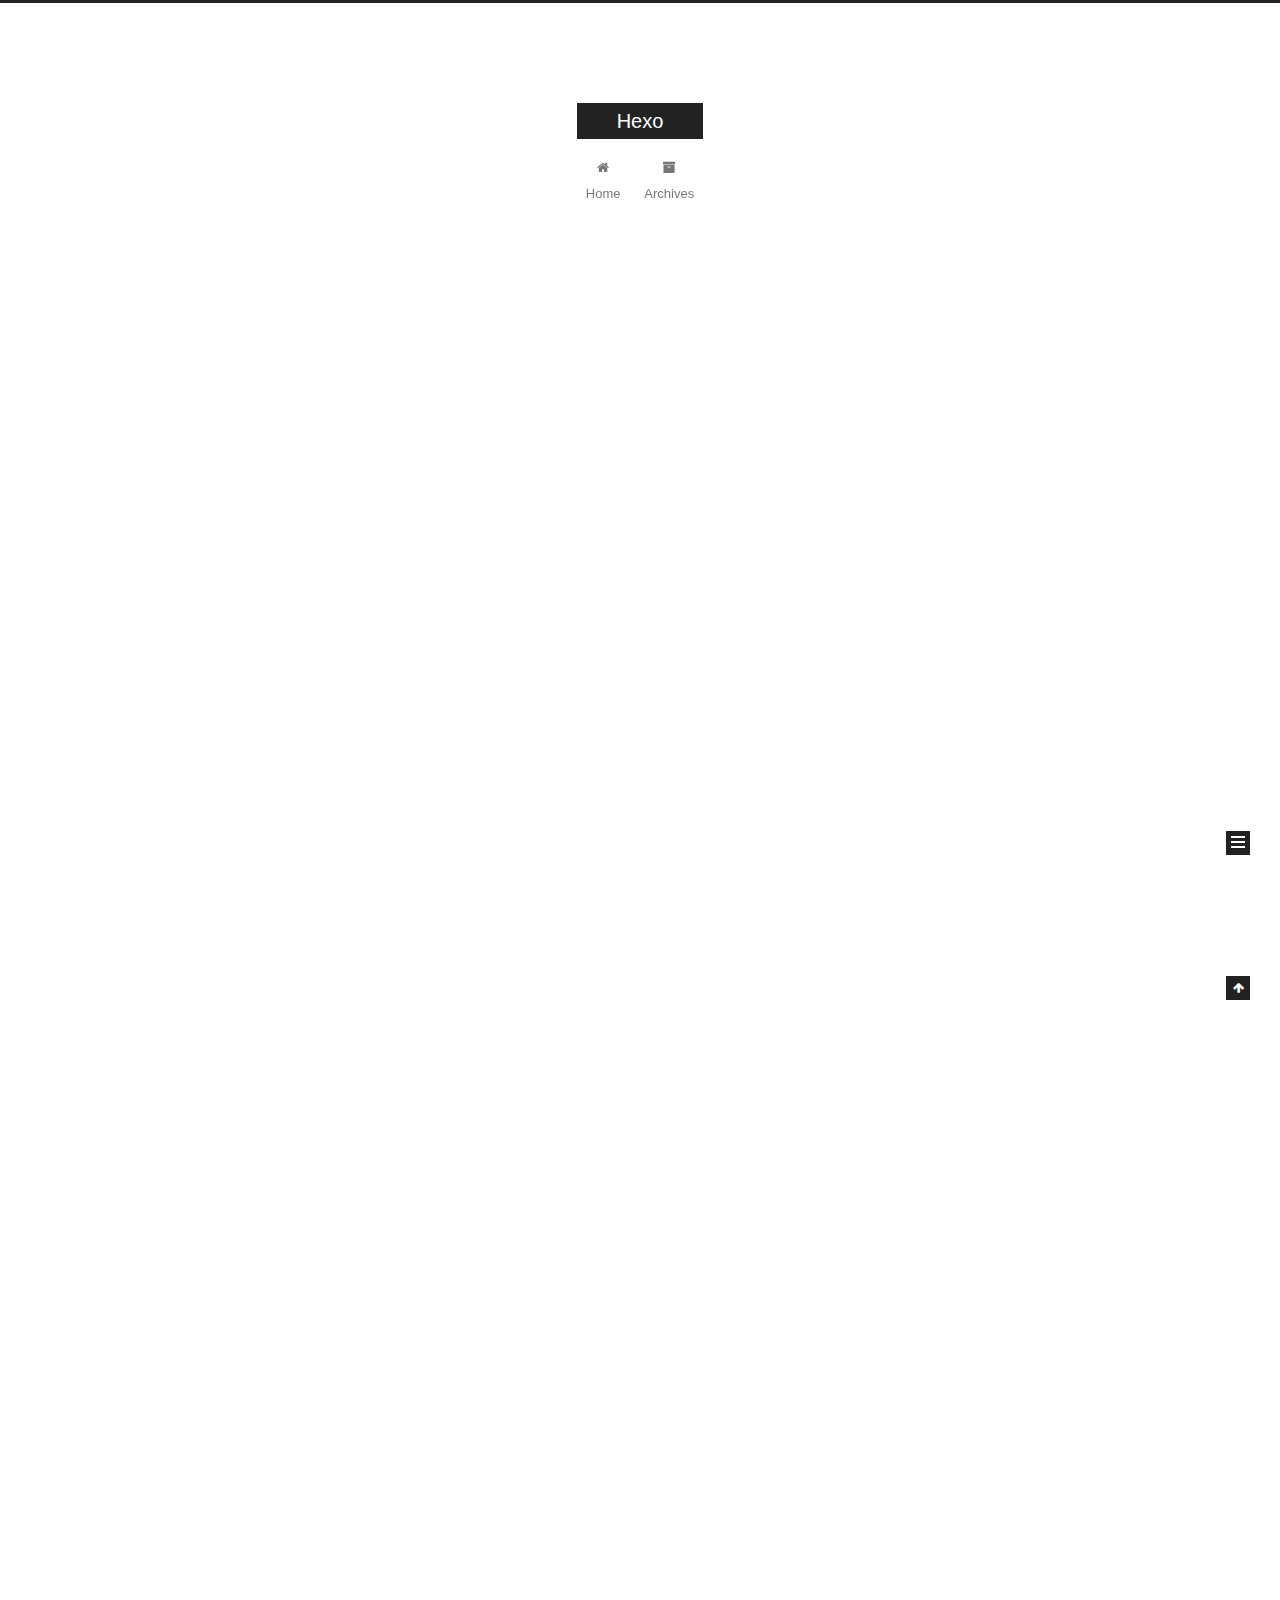
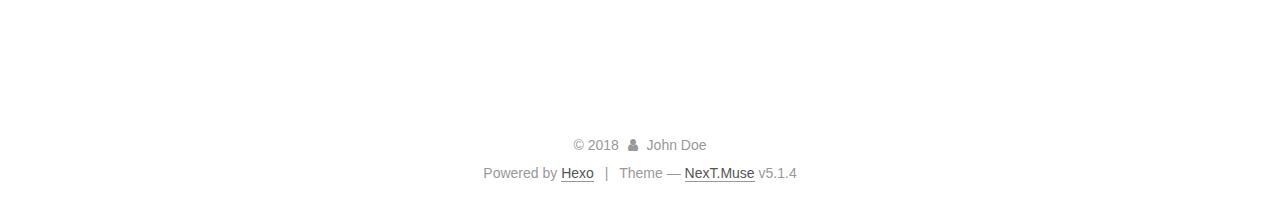
==== commit 56b15b64: "Site updated: 2018-12-22 01:17:11" ====
--- a/index.html
+++ b/index.html
@@ -1,162 +1,544 @@
 <!DOCTYPE html>
-<html>
+
+
+
+  
+
+
+<html class="theme-next muse use-motion" lang="">
 <head><meta name="generator" content="Hexo 3.8.0">
-  <meta charset="utf-8">
-  
-
-  
-  <title>Hexo</title>
-  <meta name="viewport" content="width=device-width, initial-scale=1, maximum-scale=1">
-  <meta property="og:type" content="website">
+  <meta charset="UTF-8">
+<meta http-equiv="X-UA-Compatible" content="IE=edge">
+<meta name="viewport" content="width=device-width, initial-scale=1, maximum-scale=1">
+<meta name="theme-color" content="#222">
+
+
+
+
+
+
+
+
+
+<meta http-equiv="Cache-Control" content="no-transform">
+<meta http-equiv="Cache-Control" content="no-siteapp">
+
+
+
+
+
+
+
+
+
+
+
+
+
+
+
+
+  
+  
+  <link href="/lib/fancybox/source/jquery.fancybox.css?v=2.1.5" rel="stylesheet" type="text/css">
+
+
+
+
+
+
+
+<link href="/lib/font-awesome/css/font-awesome.min.css?v=4.6.2" rel="stylesheet" type="text/css">
+
+<link href="/css/main.css?v=5.1.4" rel="stylesheet" type="text/css">
+
+
+  <link rel="apple-touch-icon" sizes="180x180" href="/images/apple-touch-icon-next.png?v=5.1.4">
+
+
+  <link rel="icon" type="image/png" sizes="32x32" href="/images/favicon-32x32-next.png?v=5.1.4">
+
+
+  <link rel="icon" type="image/png" sizes="16x16" href="/images/favicon-16x16-next.png?v=5.1.4">
+
+
+  <link rel="mask-icon" href="/images/logo.svg?v=5.1.4" color="#222">
+
+
+
+
+
+  <meta name="keywords" content="Hexo, NexT">
+
+
+
+
+
+
+
+
+
+
+<meta property="og:type" content="website">
 <meta property="og:title" content="Hexo">
 <meta property="og:url" content="http://yoursite.com/index.html">
 <meta property="og:site_name" content="Hexo">
 <meta property="og:locale" content="default">
 <meta name="twitter:card" content="summary">
 <meta name="twitter:title" content="Hexo">
-  
-    <link rel="alternate" href="/atom.xml" title="Hexo" type="application/atom+xml">
-  
-  
-    <link rel="icon" href="/favicon.png">
-  
-  
-    <link href="//fonts.googleapis.com/css?family=Source+Code+Pro" rel="stylesheet" type="text/css">
-  
-  <link rel="stylesheet" href="/css/style.css">
+
+
+
+<script type="text/javascript" id="hexo.configurations">
+  var NexT = window.NexT || {};
+  var CONFIG = {
+    root: '/',
+    scheme: 'Muse',
+    version: '5.1.4',
+    sidebar: {"position":"left","display":"post","offset":12,"b2t":false,"scrollpercent":false,"onmobile":false},
+    fancybox: true,
+    tabs: true,
+    motion: {"enable":true,"async":false,"transition":{"post_block":"fadeIn","post_header":"slideDownIn","post_body":"slideDownIn","coll_header":"slideLeftIn","sidebar":"slideUpIn"}},
+    duoshuo: {
+      userId: '0',
+      author: 'Author'
+    },
+    algolia: {
+      applicationID: '',
+      apiKey: '',
+      indexName: '',
+      hits: {"per_page":10},
+      labels: {"input_placeholder":"Search for Posts","hits_empty":"We didn't find any results for the search: ${query}","hits_stats":"${hits} results found in ${time} ms"}
+    }
+  };
+</script>
+
+
+
+  <link rel="canonical" href="http://yoursite.com/">
+
+
+
+
+
+  <title>Hexo</title>
+  
+
+
+
+
+
+
+
+
 </head>
-</html>
-<body>
-  <div id="container">
-    <div id="wrap">
-      <header id="header">
-  <div id="banner"></div>
-  <div id="header-outer" class="outer">
-    <div id="header-title" class="inner">
-      <h1 id="logo-wrap">
-        <a href="/" id="logo">Hexo</a>
-      </h1>
-      
+
+<body itemscope="" itemtype="http://schema.org/WebPage" lang="default">
+
+  
+  
+    
+  
+
+  <div class="container sidebar-position-left 
+  page-home">
+    <div class="headband"></div>
+
+    <header id="header" class="header" itemscope="" itemtype="http://schema.org/WPHeader">
+      <div class="header-inner"><div class="site-brand-wrapper">
+  <div class="site-meta ">
+    
+
+    <div class="custom-logo-site-title">
+      <a href="/" class="brand" rel="start">
+        <span class="logo-line-before"><i></i></span>
+        <span class="site-title">Hexo</span>
+        <span class="logo-line-after"><i></i></span>
+      </a>
     </div>
-    <div id="header-inner" class="inner">
-      <nav id="main-nav">
-        <a id="main-nav-toggle" class="nav-icon"></a>
-        
-          <a class="main-nav-link" href="/">Home</a>
-        
-          <a class="main-nav-link" href="/archives">Archives</a>
-        
-      </nav>
-      <nav id="sub-nav">
-        
-          <a id="nav-rss-link" class="nav-icon" href="/atom.xml" title="RSS Feed"></a>
-        
-        <a id="nav-search-btn" class="nav-icon" title="Search"></a>
-      </nav>
-      <div id="search-form-wrap">
-        <form action="//google.com/search" method="get" accept-charset="UTF-8" class="search-form"><input type="search" name="q" class="search-form-input" placeholder="Search"><button type="submit" class="search-form-submit">&#xF002;</button><input type="hidden" name="sitesearch" value="http://yoursite.com"></form>
-      </div>
+      
+        <p class="site-subtitle"></p>
+      
+  </div>
+
+  <div class="site-nav-toggle">
+    <button>
+      <span class="btn-bar"></span>
+      <span class="btn-bar"></span>
+      <span class="btn-bar"></span>
+    </button>
+  </div>
+</div>
+
+<nav class="site-nav">
+  
+
+  
+    <ul id="menu" class="menu">
+      
+        
+        <li class="menu-item menu-item-home">
+          <a href="/" rel="section">
+            
+              <i class="menu-item-icon fa fa-fw fa-home"></i> <br>
+            
+            Home
+          </a>
+        </li>
+      
+        
+        <li class="menu-item menu-item-archives">
+          <a href="/archives/" rel="section">
+            
+              <i class="menu-item-icon fa fa-fw fa-archive"></i> <br>
+            
+            Archives
+          </a>
+        </li>
+      
+
+      
+    </ul>
+  
+
+  
+</nav>
+
+
+
+ </div>
+    </header>
+
+    <main id="main" class="main">
+      <div class="main-inner">
+        <div class="content-wrap">
+          <div id="content" class="content">
+            
+  <section id="posts" class="posts-expand">
+    
+      
+
+  
+
+  
+  
+  
+
+  <article class="post post-type-normal" itemscope="" itemtype="http://schema.org/Article">
+  
+  
+  
+  <div class="post-block">
+    <link itemprop="mainEntityOfPage" href="http://yoursite.com/2018/12/22/hyc6668378-github-io/">
+
+    <span hidden itemprop="author" itemscope="" itemtype="http://schema.org/Person">
+      <meta itemprop="name" content="John Doe">
+      <meta itemprop="description" content="">
+      <meta itemprop="image" content="/images/avatar.gif">
+    </span>
+
+    <span hidden itemprop="publisher" itemscope="" itemtype="http://schema.org/Organization">
+      <meta itemprop="name" content="Hexo">
+    </span>
+
+    
+      <header class="post-header">
+
+        
+        
+          <h1 class="post-title" itemprop="name headline">
+                
+                <a class="post-title-link" href="/2018/12/22/hyc6668378-github-io/" itemprop="url">hyc6668378@github.io</a></h1>
+        
+
+        <div class="post-meta">
+          <span class="post-time">
+            
+              <span class="post-meta-item-icon">
+                <i class="fa fa-calendar-o"></i>
+              </span>
+              
+                <span class="post-meta-item-text">Posted on</span>
+              
+              <time title="Post created" itemprop="dateCreated datePublished" datetime="2018-12-22T00:11:51+09:00">
+                2018-12-22
+              </time>
+            
+
+            
+
+            
+          </span>
+
+          
+
+          
+            
+          
+
+          
+          
+
+          
+
+          
+
+          
+
+        </div>
+      </header>
+    
+
+    
+    
+    
+    <div class="post-body" itemprop="articleBody">
+
+      
+      
+
+      
+        
+          
+            
+          
+        
+      
     </div>
-  </div>
-</header>
-      <div class="outer">
-        <section id="main">
-  
-    <article id="post-hyc6668378-github-io" class="article article-type-post" itemscope="" itemprop="blogPost">
-  <div class="article-meta">
-    <a href="/2018/12/22/hyc6668378-github-io/" class="article-date">
-  <time datetime="2018-12-21T15:11:51.000Z" itemprop="datePublished">2018-12-22</time>
-</a>
-    
-  </div>
-  <div class="article-inner">
-    
-    
-      <header class="article-header">
-        
-  
-    <h1 itemprop="name">
-      <a class="article-title" href="/2018/12/22/hyc6668378-github-io/">hyc6668378@github.io</a>
-    </h1>
-  
-
-      </header>
-    
-    <div class="article-entry" itemprop="articleBody">
-      
-        
-      
-    </div>
-    <footer class="article-footer">
-      <a data-url="http://yoursite.com/2018/12/22/hyc6668378-github-io/" data-id="cjpy6b7mg0002hx5jwcaqlvgs" class="article-share-link">Share</a>
-      
+    
+    
+    
+
+    
+
+    
+
+    
+
+    <footer class="post-footer">
+      
+
+      
+
+      
+
+      
+      
+        <div class="post-eof"></div>
       
     </footer>
   </div>
   
-</article>
-
-
-  
-    <article id="post-My-New-Post" class="article article-type-post" itemscope="" itemprop="blogPost">
-  <div class="article-meta">
-    <a href="/2018/12/21/My-New-Post/" class="article-date">
-  <time datetime="2018-12-21T14:54:06.000Z" itemprop="datePublished">2018-12-21</time>
-</a>
-    
-  </div>
-  <div class="article-inner">
-    
-    
-      <header class="article-header">
-        
-  
-    <h1 itemprop="name">
-      <a class="article-title" href="/2018/12/21/My-New-Post/">My New Post</a>
-    </h1>
-  
-
+  
+  
+  </article>
+
+
+    
+      
+
+  
+
+  
+  
+  
+
+  <article class="post post-type-normal" itemscope="" itemtype="http://schema.org/Article">
+  
+  
+  
+  <div class="post-block">
+    <link itemprop="mainEntityOfPage" href="http://yoursite.com/2018/12/21/My-New-Post/">
+
+    <span hidden itemprop="author" itemscope="" itemtype="http://schema.org/Person">
+      <meta itemprop="name" content="John Doe">
+      <meta itemprop="description" content="">
+      <meta itemprop="image" content="/images/avatar.gif">
+    </span>
+
+    <span hidden itemprop="publisher" itemscope="" itemtype="http://schema.org/Organization">
+      <meta itemprop="name" content="Hexo">
+    </span>
+
+    
+      <header class="post-header">
+
+        
+        
+          <h1 class="post-title" itemprop="name headline">
+                
+                <a class="post-title-link" href="/2018/12/21/My-New-Post/" itemprop="url">My New Post</a></h1>
+        
+
+        <div class="post-meta">
+          <span class="post-time">
+            
+              <span class="post-meta-item-icon">
+                <i class="fa fa-calendar-o"></i>
+              </span>
+              
+                <span class="post-meta-item-text">Posted on</span>
+              
+              <time title="Post created" itemprop="dateCreated datePublished" datetime="2018-12-21T23:54:06+09:00">
+                2018-12-21
+              </time>
+            
+
+            
+
+            
+          </span>
+
+          
+
+          
+            
+          
+
+          
+          
+
+          
+
+          
+
+          
+
+        </div>
       </header>
     
-    <div class="article-entry" itemprop="articleBody">
-      
+
+    
+    
+    
+    <div class="post-body" itemprop="articleBody">
+
+      
+      
+
+      
+        
+          
+            
+          
         
       
     </div>
-    <footer class="article-footer">
-      <a data-url="http://yoursite.com/2018/12/21/My-New-Post/" data-id="cjpy6b7m70000hx5j8zlnf75x" class="article-share-link">Share</a>
-      
+    
+    
+    
+
+    
+
+    
+
+    
+
+    <footer class="post-footer">
+      
+
+      
+
+      
+
+      
+      
+        <div class="post-eof"></div>
       
     </footer>
   </div>
   
-</article>
-
-
-  
-    <article id="post-hello-world" class="article article-type-post" itemscope="" itemprop="blogPost">
-  <div class="article-meta">
-    <a href="/2018/12/21/hello-world/" class="article-date">
-  <time datetime="2018-12-21T13:21:25.236Z" itemprop="datePublished">2018-12-21</time>
-</a>
-    
-  </div>
-  <div class="article-inner">
-    
-    
-      <header class="article-header">
-        
-  
-    <h1 itemprop="name">
-      <a class="article-title" href="/2018/12/21/hello-world/">Hello World</a>
-    </h1>
-  
-
+  
+  
+  </article>
+
+
+    
+      
+
+  
+
+  
+  
+  
+
+  <article class="post post-type-normal" itemscope="" itemtype="http://schema.org/Article">
+  
+  
+  
+  <div class="post-block">
+    <link itemprop="mainEntityOfPage" href="http://yoursite.com/2018/12/21/hello-world/">
+
+    <span hidden itemprop="author" itemscope="" itemtype="http://schema.org/Person">
+      <meta itemprop="name" content="John Doe">
+      <meta itemprop="description" content="">
+      <meta itemprop="image" content="/images/avatar.gif">
+    </span>
+
+    <span hidden itemprop="publisher" itemscope="" itemtype="http://schema.org/Organization">
+      <meta itemprop="name" content="Hexo">
+    </span>
+
+    
+      <header class="post-header">
+
+        
+        
+          <h1 class="post-title" itemprop="name headline">
+                
+                <a class="post-title-link" href="/2018/12/21/hello-world/" itemprop="url">Hello World</a></h1>
+        
+
+        <div class="post-meta">
+          <span class="post-time">
+            
+              <span class="post-meta-item-icon">
+                <i class="fa fa-calendar-o"></i>
+              </span>
+              
+                <span class="post-meta-item-text">Posted on</span>
+              
+              <time title="Post created" itemprop="dateCreated datePublished" datetime="2018-12-21T22:21:25+09:00">
+                2018-12-21
+              </time>
+            
+
+            
+
+            
+          </span>
+
+          
+
+          
+            
+          
+
+          
+          
+
+          
+
+          
+
+          
+
+        </div>
       </header>
     
-    <div class="article-entry" itemprop="articleBody">
-      
-        <p>Welcome to <a href="https://hexo.io/" target="_blank" rel="noopener">Hexo</a>! This is your very first post. Check <a href="https://hexo.io/docs/" target="_blank" rel="noopener">documentation</a> for more info. If you get any problems when using Hexo, you can find the answer in <a href="https://hexo.io/docs/troubleshooting.html" target="_blank" rel="noopener">troubleshooting</a> or you can ask me on <a href="https://github.com/hexojs/hexo/issues" target="_blank" rel="noopener">GitHub</a>.</p>
+
+    
+    
+    
+    <div class="post-body" itemprop="articleBody">
+
+      
+      
+
+      
+        
+          
+            <p>Welcome to <a href="https://hexo.io/" target="_blank" rel="noopener">Hexo</a>! This is your very first post. Check <a href="https://hexo.io/docs/" target="_blank" rel="noopener">documentation</a> for more info. If you get any problems when using Hexo, you can find the answer in <a href="https://hexo.io/docs/troubleshooting.html" target="_blank" rel="noopener">troubleshooting</a> or you can ask me on <a href="https://github.com/hexojs/hexo/issues" target="_blank" rel="noopener">GitHub</a>.</p>
 <h2 id="Quick-Start"><a href="#Quick-Start" class="headerlink" title="Quick Start"></a>Quick Start</h2><h3 id="Create-a-new-post"><a href="#Create-a-new-post" class="headerlink" title="Create a new post"></a>Create a new post</h3><figure class="highlight bash"><table><tr><td class="gutter"><pre><span class="line">1</span><br></pre></td><td class="code"><pre><span class="line">$ hexo new <span class="string">"My New Post"</span></span><br></pre></td></tr></table></figure>
 <p>More info: <a href="https://hexo.io/docs/writing.html" target="_blank" rel="noopener">Writing</a></p>
 <h3 id="Run-server"><a href="#Run-server" class="headerlink" title="Run server"></a>Run server</h3><figure class="highlight bash"><table><tr><td class="gutter"><pre><span class="line">1</span><br></pre></td><td class="code"><pre><span class="line">$ hexo server</span><br></pre></td></tr></table></figure>
@@ -166,99 +548,307 @@
 <h3 id="Deploy-to-remote-sites"><a href="#Deploy-to-remote-sites" class="headerlink" title="Deploy to remote sites"></a>Deploy to remote sites</h3><figure class="highlight bash"><table><tr><td class="gutter"><pre><span class="line">1</span><br></pre></td><td class="code"><pre><span class="line">$ hexo deploy</span><br></pre></td></tr></table></figure>
 <p>More info: <a href="https://hexo.io/docs/deployment.html" target="_blank" rel="noopener">Deployment</a></p>
 
+          
+        
       
     </div>
-    <footer class="article-footer">
-      <a data-url="http://yoursite.com/2018/12/21/hello-world/" data-id="cjpy6b7md0001hx5jw8mtnsyb" class="article-share-link">Share</a>
-      
+    
+    
+    
+
+    
+
+    
+
+    
+
+    <footer class="post-footer">
+      
+
+      
+
+      
+
+      
+      
+        <div class="post-eof"></div>
       
     </footer>
   </div>
   
-</article>
-
-
-  
-
-
-</section>
-        
-          <aside id="sidebar">
-  
-    
-
-  
-    
-
-  
-    
-  
-    
-  <div class="widget-wrap">
-    <h3 class="widget-title">Archives</h3>
-    <div class="widget">
-      <ul class="archive-list"><li class="archive-list-item"><a class="archive-list-link" href="/archives/2018/12/">December 2018</a></li></ul>
+  
+  
+  </article>
+
+
+    
+  </section>
+
+  
+
+
+          </div>
+          
+
+
+          
+
+        </div>
+        
+          
+  
+  <div class="sidebar-toggle">
+    <div class="sidebar-toggle-line-wrap">
+      <span class="sidebar-toggle-line sidebar-toggle-line-first"></span>
+      <span class="sidebar-toggle-line sidebar-toggle-line-middle"></span>
+      <span class="sidebar-toggle-line sidebar-toggle-line-last"></span>
     </div>
   </div>
 
-
-  
-    
-  <div class="widget-wrap">
-    <h3 class="widget-title">Recent Posts</h3>
-    <div class="widget">
-      <ul>
-        
-          <li>
-            <a href="/2018/12/22/hyc6668378-github-io/">hyc6668378@github.io</a>
-          </li>
-        
-          <li>
-            <a href="/2018/12/21/My-New-Post/">My New Post</a>
-          </li>
-        
-          <li>
-            <a href="/2018/12/21/hello-world/">Hello World</a>
-          </li>
-        
-      </ul>
+  <aside id="sidebar" class="sidebar">
+    
+    <div class="sidebar-inner">
+
+      
+
+      
+
+      <section class="site-overview-wrap sidebar-panel sidebar-panel-active">
+        <div class="site-overview">
+          <div class="site-author motion-element" itemprop="author" itemscope="" itemtype="http://schema.org/Person">
+            
+              <p class="site-author-name" itemprop="name">John Doe</p>
+              <p class="site-description motion-element" itemprop="description"></p>
+          </div>
+
+          <nav class="site-state motion-element">
+
+            
+              <div class="site-state-item site-state-posts">
+              
+                <a href="/archives/">
+              
+                  <span class="site-state-item-count">3</span>
+                  <span class="site-state-item-name">posts</span>
+                </a>
+              </div>
+            
+
+            
+
+            
+
+          </nav>
+
+          
+
+          
+
+          
+          
+
+          
+          
+
+          
+
+        </div>
+      </section>
+
+      
+
+      
+
     </div>
+  </aside>
+
+
+        
+      </div>
+    </main>
+
+    <footer id="footer" class="footer">
+      <div class="footer-inner">
+        <div class="copyright">&copy; <span itemprop="copyrightYear">2018</span>
+  <span class="with-love">
+    <i class="fa fa-user"></i>
+  </span>
+  <span class="author" itemprop="copyrightHolder">John Doe</span>
+
+  
+</div>
+
+
+  <div class="powered-by">Powered by <a class="theme-link" target="_blank" href="https://hexo.io">Hexo</a></div>
+
+
+
+  <span class="post-meta-divider">|</span>
+
+
+
+  <div class="theme-info">Theme &mdash; <a class="theme-link" target="_blank" href="https://github.com/iissnan/hexo-theme-next">NexT.Muse</a> v5.1.4</div>
+
+
+
+
+        
+
+
+
+
+
+
+
+        
+      </div>
+    </footer>
+
+    
+      <div class="back-to-top">
+        <i class="fa fa-arrow-up"></i>
+        
+      </div>
+    
+
+    
+
   </div>
 
   
-</aside>
-        
-      </div>
-      <footer id="footer">
-  
-  <div class="outer">
-    <div id="footer-info" class="inner">
-      &copy; 2018 John Doe<br>
-      Powered by <a href="http://hexo.io/" target="_blank">Hexo</a>
-    </div>
-  </div>
-</footer>
-    </div>
-    <nav id="mobile-nav">
-  
-    <a href="/" class="mobile-nav-link">Home</a>
-  
-    <a href="/archives" class="mobile-nav-link">Archives</a>
-  
-</nav>
-    
-
-<script src="//ajax.googleapis.com/ajax/libs/jquery/2.0.3/jquery.min.js"></script>
-
-
-  <link rel="stylesheet" href="/fancybox/jquery.fancybox.css">
-  <script src="/fancybox/jquery.fancybox.pack.js"></script>
-
-
-<script src="/js/script.js"></script>
-
-
-
-  </div>
+
+<script type="text/javascript">
+  if (Object.prototype.toString.call(window.Promise) !== '[object Function]') {
+    window.Promise = null;
+  }
+</script>
+
+
+
+
+
+
+
+
+
+  
+
+
+
+
+
+
+
+
+
+
+
+
+  
+  
+    <script type="text/javascript" src="/lib/jquery/index.js?v=2.1.3"></script>
+  
+
+  
+  
+    <script type="text/javascript" src="/lib/fastclick/lib/fastclick.min.js?v=1.0.6"></script>
+  
+
+  
+  
+    <script type="text/javascript" src="/lib/jquery_lazyload/jquery.lazyload.js?v=1.9.7"></script>
+  
+
+  
+  
+    <script type="text/javascript" src="/lib/velocity/velocity.min.js?v=1.2.1"></script>
+  
+
+  
+  
+    <script type="text/javascript" src="/lib/velocity/velocity.ui.min.js?v=1.2.1"></script>
+  
+
+  
+  
+    <script type="text/javascript" src="/lib/fancybox/source/jquery.fancybox.pack.js?v=2.1.5"></script>
+  
+
+
+  
+
+
+  <script type="text/javascript" src="/js/src/utils.js?v=5.1.4"></script>
+
+  <script type="text/javascript" src="/js/src/motion.js?v=5.1.4"></script>
+
+
+
+  
+  
+
+  
+
+  
+
+
+  <script type="text/javascript" src="/js/src/bootstrap.js?v=5.1.4"></script>
+
+
+
+  
+
+
+  
+
+
+
+
+	
+
+
+
+
+
+  
+
+
+
+
+
+  
+
+
+
+
+
+
+
+
+
+
+
+
+  
+
+
+
+
+
+  
+
+  
+
+  
+
+  
+  
+
+  
+
+  
+
+  
+
 </body>
-</html>+</html>
--- a/css/main.css
+++ b/css/main.css
@@ -0,0 +1,2662 @@
+/* normalize.css v3.0.2 | MIT License | git.io/normalize */
+html {
+  font-family: sans-serif; /* 1 */
+  -ms-text-size-adjust: 100%; /* 2 */
+  -webkit-text-size-adjust: 100%; /* 2 */
+}
+body {
+  margin: 0;
+}
+article,
+aside,
+details,
+figcaption,
+figure,
+footer,
+header,
+hgroup,
+main,
+menu,
+nav,
+section,
+summary {
+  display: block;
+}
+audio,
+canvas,
+progress,
+video {
+  display: inline-block; /* 1 */
+  vertical-align: baseline; /* 2 */
+}
+audio:not([controls]) {
+  display: none;
+  height: 0;
+}
+[hidden],
+template {
+  display: none;
+}
+a {
+  background-color: transparent;
+}
+a:active,
+a:hover {
+  outline: 0;
+}
+abbr[title] {
+  border-bottom: 1px dotted;
+}
+b,
+strong {
+  font-weight: bold;
+}
+dfn {
+  font-style: italic;
+}
+h1 {
+  font-size: 2em;
+  margin: 0.67em 0;
+}
+mark {
+  background: #ff0;
+  color: #000;
+}
+small {
+  font-size: 80%;
+}
+sub,
+sup {
+  font-size: 75%;
+  line-height: 0;
+  position: relative;
+  vertical-align: baseline;
+}
+sup {
+  top: -0.5em;
+}
+sub {
+  bottom: -0.25em;
+}
+img {
+  border: 0;
+}
+svg:not(:root) {
+  overflow: hidden;
+}
+figure {
+  margin: 1em 40px;
+}
+hr {
+  -moz-box-sizing: content-box;
+  box-sizing: content-box;
+  height: 0;
+}
+pre {
+  overflow: auto;
+}
+code,
+kbd,
+pre,
+samp {
+  font-family: monospace, monospace;
+  font-size: 1em;
+}
+button,
+input,
+optgroup,
+select,
+textarea {
+  color: inherit; /* 1 */
+  font: inherit; /* 2 */
+  margin: 0; /* 3 */
+}
+button {
+  overflow: visible;
+}
+button,
+select {
+  text-transform: none;
+}
+button,
+html input[type="button"],
+input[type="reset"],
+input[type="submit"] {
+  -webkit-appearance: button; /* 2 */
+  cursor: pointer; /* 3 */
+}
+button[disabled],
+html input[disabled] {
+  cursor: default;
+}
+button::-moz-focus-inner,
+input::-moz-focus-inner {
+  border: 0;
+  padding: 0;
+}
+input {
+  line-height: normal;
+}
+input[type="checkbox"],
+input[type="radio"] {
+  box-sizing: border-box; /* 1 */
+  padding: 0; /* 2 */
+}
+input[type="number"]::-webkit-inner-spin-button,
+input[type="number"]::-webkit-outer-spin-button {
+  height: auto;
+}
+input[type="search"] {
+  -webkit-appearance: textfield; /* 1 */
+  -moz-box-sizing: content-box;
+  -webkit-box-sizing: content-box; /* 2 */
+  box-sizing: content-box;
+}
+input[type="search"]::-webkit-search-cancel-button,
+input[type="search"]::-webkit-search-decoration {
+  -webkit-appearance: none;
+}
+fieldset {
+  border: 1px solid #c0c0c0;
+  margin: 0 2px;
+  padding: 0.35em 0.625em 0.75em;
+}
+legend {
+  border: 0; /* 1 */
+  padding: 0; /* 2 */
+}
+textarea {
+  overflow: auto;
+}
+optgroup {
+  font-weight: bold;
+}
+table {
+  border-collapse: collapse;
+  border-spacing: 0;
+}
+td,
+th {
+  padding: 0;
+}
+::selection {
+  background: #262a30;
+  color: #fff;
+}
+body {
+  position: relative;
+  font-family: 'Lato', "PingFang SC", "Microsoft YaHei", sans-serif;
+  font-size: 14px;
+  line-height: 2;
+  color: #555;
+  background: #fff;
+}
+@media (max-width: 767px) {
+  body {
+    padding-right: 0 !important;
+  }
+}
+@media (min-width: 768px) and (max-width: 991px) {
+  body {
+    padding-right: 0 !important;
+  }
+}
+@media (min-width: 1600px) {
+  body {
+    font-size: 16px;
+  }
+}
+h1,
+h2,
+h3,
+h4,
+h5,
+h6 {
+  margin: 0;
+  padding: 0;
+  font-weight: bold;
+  line-height: 1.5;
+  font-family: 'Lato', "PingFang SC", "Microsoft YaHei", sans-serif;
+}
+h2,
+h3,
+h4,
+h5,
+h6 {
+  margin: 20px 0 15px;
+}
+h1 {
+  font-size: 22px;
+}
+@media (max-width: 767px) {
+  h1 {
+    font-size: 18px;
+  }
+}
+h2 {
+  font-size: 20px;
+}
+@media (max-width: 767px) {
+  h2 {
+    font-size: 16px;
+  }
+}
+h3 {
+  font-size: 18px;
+}
+@media (max-width: 767px) {
+  h3 {
+    font-size: 14px;
+  }
+}
+h4 {
+  font-size: 16px;
+}
+@media (max-width: 767px) {
+  h4 {
+    font-size: 12px;
+  }
+}
+h5 {
+  font-size: 14px;
+}
+@media (max-width: 767px) {
+  h5 {
+    font-size: 10px;
+  }
+}
+h6 {
+  font-size: 12px;
+}
+@media (max-width: 767px) {
+  h6 {
+    font-size: 8px;
+  }
+}
+p {
+  margin: 0 0 20px 0;
+}
+a {
+  color: #555;
+  text-decoration: none;
+  outline: none;
+  border-bottom: 1px solid #999;
+  word-wrap: break-word;
+}
+a:hover {
+  color: #222;
+  border-bottom-color: #222;
+}
+blockquote {
+  margin: 0;
+  padding: 0;
+}
+img {
+  display: block;
+  margin: auto;
+  max-width: 100%;
+  height: auto;
+}
+hr {
+  margin: 40px 0;
+  height: 3px;
+  border: none;
+  background-color: #ddd;
+  background-image: repeating-linear-gradient(-45deg, #fff, #fff 4px, transparent 4px, transparent 8px);
+}
+blockquote {
+  padding: 0 15px;
+  color: #666;
+  border-left: 4px solid #ddd;
+}
+blockquote cite::before {
+  content: "-";
+  padding: 0 5px;
+}
+dt {
+  font-weight: 700;
+}
+dd {
+  margin: 0;
+  padding: 0;
+}
+kbd {
+  border: 1px solid #ccc;
+  border-radius: 0.2em;
+  box-shadow: 0.1em 0.1em 0.2em rgba(0,0,0,0.1);
+  background-color: #f9f9f9;
+  font-family: inherit;
+  background-image: -webkit-linear-gradient(top, #eee, #fff, #eee);
+  padding: 0.1em 0.3em;
+  white-space: nowrap;
+}
+.text-left {
+  text-align: left;
+}
+.text-center {
+  text-align: center;
+}
+.text-right {
+  text-align: right;
+}
+.text-justify {
+  text-align: justify;
+}
+.text-nowrap {
+  white-space: nowrap;
+}
+.text-lowercase {
+  text-transform: lowercase;
+}
+.text-uppercase {
+  text-transform: uppercase;
+}
+.text-capitalize {
+  text-transform: capitalize;
+}
+.center-block {
+  display: block;
+  margin-left: auto;
+  margin-right: auto;
+}
+.clearfix:before,
+.clearfix:after {
+  content: " ";
+  display: table;
+}
+.clearfix:after {
+  clear: both;
+}
+.pullquote {
+  width: 45%;
+}
+.pullquote.left {
+  float: left;
+  margin-left: 5px;
+  margin-right: 10px;
+}
+.pullquote.right {
+  float: right;
+  margin-left: 10px;
+  margin-right: 5px;
+}
+.affix.affix.affix {
+  position: fixed;
+}
+.translation {
+  margin-top: -20px;
+  font-size: 14px;
+  color: #999;
+}
+.scrollbar-measure {
+  width: 100px;
+  height: 100px;
+  overflow: scroll;
+  position: absolute;
+  top: -9999px;
+}
+.use-motion .motion-element {
+  opacity: 0;
+}
+table {
+  margin: 20px 0;
+  width: 100%;
+  border-collapse: collapse;
+  border-spacing: 0;
+  border: 1px solid #ddd;
+  font-size: 14px;
+  table-layout: fixed;
+  word-wrap: break-all;
+}
+table>tbody>tr:nth-of-type(odd) {
+  background-color: #f9f9f9;
+}
+table>tbody>tr:hover {
+  background-color: #f5f5f5;
+}
+caption,
+th,
+td {
+  padding: 8px;
+  text-align: left;
+  vertical-align: middle;
+  font-weight: normal;
+}
+th,
+td {
+  border-bottom: 3px solid #ddd;
+  border-right: 1px solid #eee;
+}
+th {
+  padding-bottom: 10px;
+  font-weight: 700;
+}
+td {
+  border-bottom-width: 1px;
+}
+html,
+body {
+  height: 100%;
+}
+.container {
+  position: relative;
+  min-height: 100%;
+}
+.header-inner {
+  margin: 0 auto;
+  padding: 100px 0 70px;
+  width: 700px;
+}
+@media (min-width: 1600px) {
+  .container .header-inner {
+    width: 900px;
+  }
+}
+.main {
+  padding-bottom: 150px;
+}
+.main-inner {
+  margin: 0 auto;
+  width: 700px;
+}
+@media (min-width: 1600px) {
+  .container .main-inner {
+    width: 900px;
+  }
+}
+.footer {
+  position: absolute;
+  left: 0;
+  bottom: 0;
+  width: 100%;
+  min-height: 50px;
+}
+.footer-inner {
+  box-sizing: border-box;
+  margin: 20px auto;
+  width: 700px;
+}
+@media (min-width: 1600px) {
+  .container .footer-inner {
+    width: 900px;
+  }
+}
+pre,
+.highlight {
+  overflow: auto;
+  margin: 20px 0;
+  padding: 0;
+  font-size: 13px;
+  color: #4d4d4c;
+  background: #f7f7f7;
+  line-height: 1.6;
+}
+pre,
+code {
+  font-family: consolas, Menlo, "PingFang SC", "Microsoft YaHei", monospace;
+}
+code {
+  padding: 2px 4px;
+  word-wrap: break-word;
+  color: #555;
+  background: #eee;
+  border-radius: 3px;
+  font-size: 13px;
+}
+pre {
+  padding: 10px;
+}
+pre code {
+  padding: 0;
+  color: #4d4d4c;
+  background: none;
+  text-shadow: none;
+}
+.highlight {
+  border-radius: 1px;
+}
+.highlight pre {
+  border: none;
+  margin: 0;
+  padding: 10px 0;
+}
+.highlight table {
+  margin: 0;
+  width: auto;
+  border: none;
+}
+.highlight td {
+  border: none;
+  padding: 0;
+}
+.highlight figcaption {
+  font-size: 1em;
+  color: #4d4d4c;
+  line-height: 1em;
+  margin-bottom: 1em;
+}
+.highlight figcaption:before,
+.highlight figcaption:after {
+  content: " ";
+  display: table;
+}
+.highlight figcaption:after {
+  clear: both;
+}
+.highlight figcaption a {
+  float: right;
+  color: #4d4d4c;
+}
+.highlight figcaption a:hover {
+  border-bottom-color: #4d4d4c;
+}
+.highlight .gutter pre {
+  padding-left: 10px;
+  padding-right: 10px;
+  color: #869194;
+  text-align: right;
+  background-color: #eff2f3;
+}
+.highlight .code pre {
+  width: 100%;
+  padding-left: 10px;
+  padding-right: 10px;
+  background-color: #f7f7f7;
+}
+.highlight .line {
+  height: 20px;
+}
+.gutter {
+  -webkit-user-select: none;
+  -moz-user-select: none;
+  -ms-user-select: none;
+  user-select: none;
+}
+.gist table {
+  width: auto;
+}
+.gist table td {
+  border: none;
+}
+pre .deletion {
+  background: #fdd;
+}
+pre .addition {
+  background: #dfd;
+}
+pre .meta {
+  color: #8959a8;
+}
+pre .comment {
+  color: #8e908c;
+}
+pre .variable,
+pre .attribute,
+pre .tag,
+pre .regexp,
+pre .ruby .constant,
+pre .xml .tag .title,
+pre .xml .pi,
+pre .xml .doctype,
+pre .html .doctype,
+pre .css .id,
+pre .css .class,
+pre .css .pseudo {
+  color: #c82829;
+}
+pre .number,
+pre .preprocessor,
+pre .built_in,
+pre .literal,
+pre .params,
+pre .constant,
+pre .command {
+  color: #f5871f;
+}
+pre .ruby .class .title,
+pre .css .rules .attribute,
+pre .string,
+pre .value,
+pre .inheritance,
+pre .header,
+pre .ruby .symbol,
+pre .xml .cdata,
+pre .special,
+pre .number,
+pre .formula {
+  color: #718c00;
+}
+pre .title,
+pre .css .hexcolor {
+  color: #3e999f;
+}
+pre .function,
+pre .python .decorator,
+pre .python .title,
+pre .ruby .function .title,
+pre .ruby .title .keyword,
+pre .perl .sub,
+pre .javascript .title,
+pre .coffeescript .title {
+  color: #4271ae;
+}
+pre .keyword,
+pre .javascript .function {
+  color: #8959a8;
+}
+.full-image.full-image.full-image.full-image {
+  border: none;
+  max-width: 100%;
+  width: auto;
+  margin: 20px auto 25px;
+}
+@media (min-width: 992px) {
+  .full-image.full-image.full-image.full-image {
+    max-width: none;
+    width: 110%;
+    margin: 25px -5%;
+  }
+}
+.blockquote-center,
+.page-home .post-type-quote blockquote,
+.page-post-detail .post-type-quote blockquote {
+  position: relative;
+  margin: 40px 0;
+  padding: 0;
+  border-left: none;
+  text-align: center;
+}
+.blockquote-center::before,
+.page-home .post-type-quote blockquote::before,
+.page-post-detail .post-type-quote blockquote::before,
+.blockquote-center::after,
+.page-home .post-type-quote blockquote::after,
+.page-post-detail .post-type-quote blockquote::after {
+  position: absolute;
+  content: ' ';
+  display: block;
+  width: 100%;
+  height: 24px;
+  opacity: 0.2;
+  background-repeat: no-repeat;
+  background-position: 0 -6px;
+  background-size: 22px 22px;
+}
+.blockquote-center::before,
+.page-home .post-type-quote blockquote::before,
+.page-post-detail .post-type-quote blockquote::before {
+  top: -20px;
+  background-image: url("../images/quote-l.svg");
+  border-top: 1px solid #ccc;
+}
+.blockquote-center::after,
+.page-home .post-type-quote blockquote::after,
+.page-post-detail .post-type-quote blockquote::after {
+  bottom: -20px;
+  background-image: url("../images/quote-r.svg");
+  border-bottom: 1px solid #ccc;
+  background-position: 100% 8px;
+}
+.blockquote-center p,
+.page-home .post-type-quote blockquote p,
+.page-post-detail .post-type-quote blockquote p,
+.blockquote-center div,
+.page-home .post-type-quote blockquote div,
+.page-post-detail .post-type-quote blockquote div {
+  text-align: center;
+}
+.post .post-body .group-picture img {
+  box-sizing: border-box;
+  padding: 0 3px;
+  border: none;
+}
+.post .group-picture-row {
+  overflow: hidden;
+  margin-top: 6px;
+}
+.post .group-picture-row:first-child {
+  margin-top: 0;
+}
+.post .group-picture-column {
+  float: left;
+}
+.page-post-detail .post-body .group-picture-column {
+  float: none;
+  margin-top: 10px;
+  width: auto !important;
+}
+.page-post-detail .post-body .group-picture-column img {
+  margin: 0 auto;
+}
+.page-archive .group-picture-container {
+  overflow: hidden;
+}
+.page-archive .group-picture-row {
+  float: left;
+}
+.page-archive .group-picture-row:first-child {
+  margin-top: 6px;
+}
+.page-archive .group-picture-column {
+  max-width: 150px;
+  max-height: 150px;
+}
+.post-body .note {
+  position: relative;
+  padding: 15px;
+  margin-bottom: 20px;
+  border: 1px solid #eee;
+  border-left-width: 5px;
+  border-radius: 3px;
+}
+.post-body .note h2,
+.post-body .note h3,
+.post-body .note h4,
+.post-body .note h5,
+.post-body .note h6 {
+  margin-top: 0;
+  margin-bottom: 0;
+  border-bottom: initial;
+  padding-top: 0 !important;
+}
+.post-body .note p:first-child,
+.post-body .note ul:first-child,
+.post-body .note ol:first-child,
+.post-body .note table:first-child,
+.post-body .note pre:first-child,
+.post-body .note blockquote:first-child {
+  margin-top: 0;
+}
+.post-body .note p:last-child,
+.post-body .note ul:last-child,
+.post-body .note ol:last-child,
+.post-body .note table:last-child,
+.post-body .note pre:last-child,
+.post-body .note blockquote:last-child {
+  margin-bottom: 0;
+}
+.post-body .note.default {
+  border-left-color: #777;
+}
+.post-body .note.default h2,
+.post-body .note.default h3,
+.post-body .note.default h4,
+.post-body .note.default h5,
+.post-body .note.default h6 {
+  color: #777;
+}
+.post-body .note.primary {
+  border-left-color: #6f42c1;
+}
+.post-body .note.primary h2,
+.post-body .note.primary h3,
+.post-body .note.primary h4,
+.post-body .note.primary h5,
+.post-body .note.primary h6 {
+  color: #6f42c1;
+}
+.post-body .note.info {
+  border-left-color: #428bca;
+}
+.post-body .note.info h2,
+.post-body .note.info h3,
+.post-body .note.info h4,
+.post-body .note.info h5,
+.post-body .note.info h6 {
+  color: #428bca;
+}
+.post-body .note.success {
+  border-left-color: #5cb85c;
+}
+.post-body .note.success h2,
+.post-body .note.success h3,
+.post-body .note.success h4,
+.post-body .note.success h5,
+.post-body .note.success h6 {
+  color: #5cb85c;
+}
+.post-body .note.warning {
+  border-left-color: #f0ad4e;
+}
+.post-body .note.warning h2,
+.post-body .note.warning h3,
+.post-body .note.warning h4,
+.post-body .note.warning h5,
+.post-body .note.warning h6 {
+  color: #f0ad4e;
+}
+.post-body .note.danger {
+  border-left-color: #d9534f;
+}
+.post-body .note.danger h2,
+.post-body .note.danger h3,
+.post-body .note.danger h4,
+.post-body .note.danger h5,
+.post-body .note.danger h6 {
+  color: #d9534f;
+}
+.post-body .label {
+  display: inline;
+  padding: 0 2px;
+  white-space: nowrap;
+}
+.post-body .label.default {
+  background-color: #f0f0f0;
+}
+.post-body .label.primary {
+  background-color: #efe6f7;
+}
+.post-body .label.info {
+  background-color: #e5f2f8;
+}
+.post-body .label.success {
+  background-color: #e7f4e9;
+}
+.post-body .label.warning {
+  background-color: #fcf6e1;
+}
+.post-body .label.danger {
+  background-color: #fae8eb;
+}
+.post-body .tabs {
+  position: relative;
+  display: block;
+  margin-bottom: 20px;
+  padding-top: 10px;
+}
+.post-body .tabs ul.nav-tabs {
+  margin: 0;
+  padding: 0;
+  display: flex;
+  margin-bottom: -1px;
+}
+@media (max-width: 413px) {
+  .post-body .tabs ul.nav-tabs {
+    display: block;
+    margin-bottom: 5px;
+  }
+}
+.post-body .tabs ul.nav-tabs li.tab {
+  list-style-type: none !important;
+  margin: 0 0.25em 0 0;
+  border-top: 3px solid transparent;
+  border-left: 1px solid transparent;
+  border-right: 1px solid transparent;
+}
+@media (max-width: 413px) {
+  .post-body .tabs ul.nav-tabs li.tab {
+    margin: initial;
+    border-top: 1px solid transparent;
+    border-left: 3px solid transparent;
+    border-right: 1px solid transparent;
+    border-bottom: 1px solid transparent;
+  }
+}
+.post-body .tabs ul.nav-tabs li.tab a {
+  outline: 0;
+  border-bottom: initial;
+  display: block;
+  line-height: 1.8em;
+  padding: 0.25em 0.75em;
+  transition-duration: 0.2s;
+  transition-timing-function: ease-out;
+  transition-delay: 0s;
+}
+.post-body .tabs ul.nav-tabs li.tab a i {
+  width: 1.285714285714286em;
+}
+.post-body .tabs ul.nav-tabs li.tab.active {
+  border-top: 3px solid #fc6423;
+  border-left: 1px solid #ddd;
+  border-right: 1px solid #ddd;
+  background-color: #fff;
+}
+@media (max-width: 413px) {
+  .post-body .tabs ul.nav-tabs li.tab.active {
+    border-top: 1px solid #ddd;
+    border-left: 3px solid #fc6423;
+    border-right: 1px solid #ddd;
+    border-bottom: 1px solid #ddd;
+  }
+}
+.post-body .tabs ul.nav-tabs li.tab.active a {
+  cursor: default;
+  color: #555;
+}
+.post-body .tabs .tab-content {
+  background-color: #fff;
+}
+.post-body .tabs .tab-content .tab-pane {
+  border: 1px solid #ddd;
+  padding: 20px 20px 0 20px;
+}
+.post-body .tabs .tab-content .tab-pane:not(.active) {
+  display: none !important;
+}
+.post-body .tabs .tab-content .tab-pane.active {
+  display: block !important;
+}
+.btn {
+  display: inline-block;
+  padding: 0 20px;
+  font-size: 14px;
+  color: #fff;
+  background: #222;
+  border: 2px solid #222;
+  text-decoration: none;
+  border-radius: 0;
+  transition-property: background-color;
+  transition-duration: 0.2s;
+  transition-timing-function: ease-in-out;
+  transition-delay: 0s;
+  line-height: 2;
+}
+.btn:hover {
+  border-color: #222;
+  color: #222;
+  background: #fff;
+}
+.btn +.btn {
+  margin: 0 0 8px 8px;
+}
+.btn .fa-fw {
+  width: 1.285714285714286em;
+  text-align: left;
+}
+.btn-bar {
+  display: block;
+  width: 22px;
+  height: 2px;
+  background: #555;
+  border-radius: 1px;
+}
+.btn-bar+.btn-bar {
+  margin-top: 4px;
+}
+.pagination {
+  margin: 120px 0 40px;
+  text-align: center;
+  border-top: 1px solid #eee;
+}
+.page-number-basic,
+.pagination .prev,
+.pagination .next,
+.pagination .page-number,
+.pagination .space {
+  display: inline-block;
+  position: relative;
+  top: -1px;
+  margin: 0 10px;
+  padding: 0 11px;
+}
+@media (max-width: 767px) {
+  .page-number-basic,
+  .pagination .prev,
+  .pagination .next,
+  .pagination .page-number,
+  .pagination .space {
+    margin: 0 5px;
+  }
+}
+.pagination .prev,
+.pagination .next,
+.pagination .page-number {
+  border-bottom: 0;
+  border-top: 1px solid #eee;
+  transition-property: border-color;
+  transition-duration: 0.2s;
+  transition-timing-function: ease-in-out;
+  transition-delay: 0s;
+}
+.pagination .prev:hover,
+.pagination .next:hover,
+.pagination .page-number:hover {
+  border-top-color: #222;
+}
+.pagination .space {
+  padding: 0;
+  margin: 0;
+}
+.pagination .prev {
+  margin-left: 0;
+}
+.pagination .next {
+  margin-right: 0;
+}
+.pagination .page-number.current {
+  color: #fff;
+  background: #ccc;
+  border-top-color: #ccc;
+}
+@media (max-width: 767px) {
+  .pagination {
+    border-top: none;
+  }
+  .pagination .prev,
+  .pagination .next,
+  .pagination .page-number {
+    margin-bottom: 10px;
+    border-top: 0;
+    border-bottom: 1px solid #eee;
+    padding: 0 10px;
+  }
+  .pagination .prev:hover,
+  .pagination .next:hover,
+  .pagination .page-number:hover {
+    border-bottom-color: #222;
+  }
+}
+.comments {
+  margin: 60px 20px 0;
+}
+.tag-cloud {
+  text-align: center;
+}
+.tag-cloud a {
+  display: inline-block;
+  margin: 10px;
+}
+.back-to-top {
+  box-sizing: border-box;
+  position: fixed;
+  bottom: -100px;
+  right: 30px;
+  z-index: 1050;
+  padding: 0 6px;
+  width: 24px;
+  background: #222;
+  font-size: 12px;
+  opacity: 1;
+  color: #fff;
+  cursor: pointer;
+  text-align: center;
+  -webkit-transform: translateZ(0);
+  transition-property: bottom;
+  transition-duration: 0.2s;
+  transition-timing-function: ease-in-out;
+  transition-delay: 0s;
+}
+@media (min-width: 768px) and (max-width: 991px) {
+  .back-to-top {
+    display: none !important;
+  }
+}
+@media (max-width: 767px) {
+  .back-to-top {
+    display: none !important;
+  }
+}
+.back-to-top.back-to-top-on {
+  bottom: 19px;
+}
+.header {
+  background: transparent;
+}
+.header-inner {
+  position: relative;
+}
+.headband {
+  height: 3px;
+  background: #222;
+}
+.site-meta {
+  margin: 0;
+  text-align: center;
+}
+@media (max-width: 767px) {
+  .site-meta {
+    text-align: center;
+  }
+}
+.brand {
+  position: relative;
+  display: inline-block;
+  padding: 0 40px;
+  color: #fff;
+  background: #222;
+  border-bottom: none;
+}
+.brand:hover {
+  color: #fff;
+}
+.logo {
+  display: inline-block;
+  margin-right: 5px;
+  line-height: 36px;
+  vertical-align: top;
+}
+.site-title {
+  display: inline-block;
+  vertical-align: top;
+  line-height: 36px;
+  font-size: 20px;
+  font-weight: normal;
+  font-family: 'Lato', "PingFang SC", "Microsoft YaHei", sans-serif;
+}
+.site-subtitle {
+  margin-top: 10px;
+  font-size: 13px;
+  color: #999;
+}
+.use-motion .brand {
+  opacity: 0;
+}
+.use-motion .logo,
+.use-motion .site-title,
+.use-motion .site-subtitle {
+  opacity: 0;
+  position: relative;
+  top: -10px;
+}
+.site-nav-toggle {
+  display: none;
+  position: absolute;
+  top: 10px;
+  left: 10px;
+}
+@media (max-width: 767px) {
+  .site-nav-toggle {
+    display: block;
+  }
+}
+.site-nav-toggle button {
+  margin-top: 2px;
+  padding: 9px 10px;
+  background: transparent;
+  border: none;
+}
+@media (max-width: 767px) {
+  .site-nav {
+    display: none;
+    margin: 0 -10px;
+    padding: 0 10px;
+    clear: both;
+    border-top: 1px solid #ddd;
+  }
+}
+@media (min-width: 768px) and (max-width: 991px) {
+  .site-nav {
+    display: block !important;
+  }
+}
+@media (min-width: 992px) {
+  .site-nav {
+    display: block !important;
+  }
+}
+.menu {
+  margin-top: 20px;
+  padding-left: 0;
+  text-align: center;
+}
+.menu .menu-item {
+  display: inline-block;
+  margin: 0 10px;
+  list-style: none;
+}
+@media screen and (max-width: 767px) {
+  .menu .menu-item {
+    margin-top: 10px;
+  }
+}
+.menu .menu-item a {
+  display: block;
+  font-size: 13px;
+  line-height: inherit;
+  border-bottom: 1px solid transparent;
+  transition-property: border-color;
+  transition-duration: 0.2s;
+  transition-timing-function: ease-in-out;
+  transition-delay: 0s;
+}
+.menu .menu-item a:hover {
+  border-bottom-color: #222;
+}
+.menu .menu-item .fa {
+  margin-right: 5px;
+}
+.use-motion .menu-item {
+  opacity: 0;
+}
+.post-body {
+  font-family: 'Lato', "PingFang SC", "Microsoft YaHei", sans-serif;
+}
+@media (max-width: 767px) {
+  .post-body {
+    word-break: break-word;
+  }
+}
+.post-body .fancybox img {
+  display: block !important;
+  margin: 0 auto;
+  cursor: pointer;
+  cursor: zoom-in;
+  cursor: -webkit-zoom-in;
+}
+.post-body .image-caption,
+.post-body .figure .caption {
+  margin: -20px auto 15px;
+  text-align: center;
+  font-size: 14px;
+  color: #999;
+  font-weight: bold;
+  line-height: 1;
+}
+.post-sticky-flag {
+  display: inline-block;
+  font-size: 16px;
+  -ms-transform: rotate(30deg);
+  -webkit-transform: rotate(30deg);
+  -moz-transform: rotate(30deg);
+  -ms-transform: rotate(30deg);
+  -o-transform: rotate(30deg);
+  transform: rotate(30deg);
+}
+.use-motion .post-block,
+.use-motion .pagination,
+.use-motion .comments {
+  opacity: 0;
+}
+.use-motion .post-header {
+  opacity: 0;
+}
+.use-motion .post-body {
+  opacity: 0;
+}
+.use-motion .collection-title {
+  opacity: 0;
+}
+.posts-expand {
+  padding-top: 40px;
+}
+@media (max-width: 767px) {
+  .posts-expand {
+    margin: 0 20px;
+  }
+  .post-body pre .gutter pre {
+    padding-right: 10px;
+  }
+  .post-body .highlight {
+    margin-left: 0px;
+    margin-right: 0px;
+    padding: 0;
+  }
+  .post-body .highlight .gutter pre {
+    padding-right: 10px;
+  }
+}
+@media (min-width: 992px) {
+  .posts-expand .post-body {
+    text-align: justify;
+  }
+}
+.posts-expand .post-body h2,
+.posts-expand .post-body h3,
+.posts-expand .post-body h4,
+.posts-expand .post-body h5,
+.posts-expand .post-body h6 {
+  padding-top: 10px;
+}
+.posts-expand .post-body h2 .header-anchor,
+.posts-expand .post-body h3 .header-anchor,
+.posts-expand .post-body h4 .header-anchor,
+.posts-expand .post-body h5 .header-anchor,
+.posts-expand .post-body h6 .header-anchor {
+  float: right;
+  margin-left: 10px;
+  color: #ccc;
+  border-bottom-style: none;
+  visibility: hidden;
+}
+.posts-expand .post-body h2 .header-anchor:hover,
+.posts-expand .post-body h3 .header-anchor:hover,
+.posts-expand .post-body h4 .header-anchor:hover,
+.posts-expand .post-body h5 .header-anchor:hover,
+.posts-expand .post-body h6 .header-anchor:hover {
+  color: inherit;
+}
+.posts-expand .post-body h2:hover .header-anchor,
+.posts-expand .post-body h3:hover .header-anchor,
+.posts-expand .post-body h4:hover .header-anchor,
+.posts-expand .post-body h5:hover .header-anchor,
+.posts-expand .post-body h6:hover .header-anchor {
+  visibility: visible;
+}
+.posts-expand .post-body ul li {
+  list-style: circle;
+}
+.posts-expand .post-body img {
+  box-sizing: border-box;
+  margin: auto;
+  padding: 3px;
+  border: 1px solid #ddd;
+}
+.posts-expand .post-body .fancybox img {
+  margin: 0 auto 25px;
+}
+@media (max-width: 767px) {
+  .posts-collapse {
+    margin: 0 20px;
+  }
+  .posts-collapse .post-title,
+  .posts-collapse .post-meta {
+    display: block;
+    width: auto;
+    text-align: left;
+  }
+}
+.posts-collapse {
+  position: relative;
+  z-index: 1010;
+  margin-left: 55px;
+}
+.posts-collapse::after {
+  content: " ";
+  position: absolute;
+  top: 20px;
+  left: 0;
+  margin-left: -2px;
+  width: 4px;
+  height: 100%;
+  background: #f5f5f5;
+  z-index: -1;
+}
+@media (max-width: 767px) {
+  .posts-collapse {
+    margin: 0 20px;
+  }
+}
+.posts-collapse .collection-title {
+  position: relative;
+  margin: 60px 0;
+}
+.posts-collapse .collection-title h1,
+.posts-collapse .collection-title h2 {
+  margin-left: 20px;
+}
+.posts-collapse .collection-title small {
+  color: #bbb;
+  margin-left: 5px;
+}
+.posts-collapse .collection-title::before {
+  content: " ";
+  position: absolute;
+  left: 0;
+  top: 50%;
+  margin-left: -4px;
+  margin-top: -4px;
+  width: 8px;
+  height: 8px;
+  background: #bbb;
+  border-radius: 50%;
+}
+.posts-collapse .post {
+  margin: 30px 0;
+}
+.posts-collapse .post-header {
+  position: relative;
+  transition-duration: 0.2s;
+  transition-timing-function: ease-in-out;
+  transition-delay: 0s;
+  transition-property: border;
+  border-bottom: 1px dashed #ccc;
+}
+.posts-collapse .post-header::before {
+  content: " ";
+  position: absolute;
+  left: 0;
+  top: 12px;
+  width: 6px;
+  height: 6px;
+  margin-left: -4px;
+  background: #bbb;
+  border-radius: 50%;
+  border: 1px solid #fff;
+  transition-duration: 0.2s;
+  transition-timing-function: ease-in-out;
+  transition-delay: 0s;
+  transition-property: background;
+}
+.posts-collapse .post-header:hover {
+  border-bottom-color: #666;
+}
+.posts-collapse .post-header:hover::before {
+  background: #222;
+}
+.posts-collapse .post-meta {
+  position: absolute;
+  font-size: 12px;
+  left: 20px;
+  top: 5px;
+}
+.posts-collapse .post-comments-count {
+  display: none;
+}
+.posts-collapse .post-title {
+  margin-left: 60px;
+  font-size: 16px;
+  font-weight: normal;
+  line-height: inherit;
+}
+.posts-collapse .post-title::after {
+  margin-left: 3px;
+  opacity: 0.6;
+}
+.posts-collapse .post-title a {
+  color: #666;
+  border-bottom: none;
+}
+.page-home .post-type-quote .post-header,
+.page-post-detail .post-type-quote .post-header,
+.page-home .post-type-quote .post-tags,
+.page-post-detail .post-type-quote .post-tags {
+  display: none;
+}
+.posts-expand .post-title {
+  text-align: center;
+  word-break: break-word;
+  font-weight: 400;
+}
+.posts-expand .post-title-link {
+  display: inline-block;
+  position: relative;
+  color: #555;
+  border-bottom: none;
+  line-height: 1.2;
+  vertical-align: top;
+}
+.posts-expand .post-title-link::before {
+  content: "";
+  position: absolute;
+  width: 100%;
+  height: 2px;
+  bottom: 0;
+  left: 0;
+  background-color: #000;
+  visibility: hidden;
+  -webkit-transform: scaleX(0);
+  -moz-transform: scaleX(0);
+  -ms-transform: scaleX(0);
+  -o-transform: scaleX(0);
+  transform: scaleX(0);
+  transition-duration: 0.2s;
+  transition-timing-function: ease-in-out;
+  transition-delay: 0s;
+}
+.posts-expand .post-title-link:hover::before {
+  visibility: visible;
+  -webkit-transform: scaleX(1);
+  -moz-transform: scaleX(1);
+  -ms-transform: scaleX(1);
+  -o-transform: scaleX(1);
+  transform: scaleX(1);
+}
+.posts-expand .post-title-link .fa {
+  font-size: 16px;
+}
+.posts-expand .post-meta {
+  margin: 3px 0 60px 0;
+  color: #999;
+  font-family: 'Lato', "PingFang SC", "Microsoft YaHei", sans-serif;
+  font-size: 12px;
+  text-align: center;
+}
+.posts-expand .post-meta .post-category-list {
+  display: inline-block;
+  margin: 0;
+  padding: 3px;
+}
+.posts-expand .post-meta .post-category-list-link {
+  color: #999;
+}
+.posts-expand .post-meta .post-description {
+  font-size: 14px;
+  margin-top: 2px;
+}
+.post-meta-divider {
+  margin: 0 0.5em;
+}
+.post-meta-item-icon {
+  margin-right: 3px;
+}
+@media (min-width: 768px) and (max-width: 991px) {
+  .post-meta-item-icon {
+    display: inline-block;
+  }
+}
+@media (max-width: 767px) {
+  .post-meta-item-icon {
+    display: inline-block;
+  }
+}
+@media (min-width: 768px) and (max-width: 991px) {
+  .post-meta-item-text {
+    display: none;
+  }
+}
+@media (max-width: 767px) {
+  .post-meta-item-text {
+    display: none;
+  }
+}
+@media (max-width: 767px) {
+  .posts-expand .post-comments-count {
+    display: none;
+  }
+}
+.post-button {
+  margin-top: 40px;
+}
+.posts-expand .post-tags {
+  margin-top: 40px;
+  text-align: center;
+}
+.posts-expand .post-tags a {
+  display: inline-block;
+  margin-right: 10px;
+  font-size: 13px;
+}
+.post-nav {
+  display: table;
+  margin-top: 15px;
+  width: 100%;
+  border-top: 1px solid #eee;
+}
+.post-nav-divider {
+  display: table-cell;
+  width: 10%;
+}
+.post-nav-item {
+  display: table-cell;
+  padding: 10px 0 0 0;
+  width: 45%;
+  vertical-align: top;
+}
+.post-nav-item a {
+  position: relative;
+  display: block;
+  line-height: 25px;
+  font-size: 14px;
+  color: #555;
+  border-bottom: none;
+}
+.post-nav-item a:hover {
+  color: #222;
+  border-bottom: none;
+}
+.post-nav-item a:active {
+  top: 2px;
+}
+.post-nav-item .fa {
+  position: absolute;
+  top: 8px;
+  left: 0;
+  font-size: 12px;
+}
+.post-nav-next a {
+  padding-left: 15px;
+}
+.post-nav-prev {
+  text-align: right;
+}
+.post-nav-prev a {
+  padding-right: 15px;
+}
+.post-nav-prev .fa {
+  right: 0;
+  left: auto;
+}
+.posts-expand .post-eof {
+  display: block;
+  margin: 80px auto 60px;
+  width: 8%;
+  height: 1px;
+  background: #ccc;
+  text-align: center;
+}
+.post:last-child .post-eof.post-eof.post-eof {
+  display: none;
+}
+.post-gallery {
+  display: table;
+  table-layout: fixed;
+  width: 100%;
+  border-collapse: separate;
+}
+.post-gallery-row {
+  display: table-row;
+}
+.post-gallery .post-gallery-img {
+  display: table-cell;
+  text-align: center;
+  vertical-align: middle;
+  border: none;
+}
+.post-gallery .post-gallery-img img {
+  max-width: 100%;
+  max-height: 100%;
+  border: none;
+}
+.fancybox-close,
+.fancybox-close:hover {
+  border: none;
+}
+.rtl.post-body p,
+.rtl.post-body a,
+.rtl.post-body h1,
+.rtl.post-body h2,
+.rtl.post-body h3,
+.rtl.post-body h4,
+.rtl.post-body h5,
+.rtl.post-body h6,
+.rtl.post-body li,
+.rtl.post-body ul,
+.rtl.post-body ol {
+  direction: rtl;
+  font-family: UKIJ Ekran;
+}
+.rtl.post-title {
+  font-family: UKIJ Ekran;
+}
+.sidebar {
+  position: fixed;
+  right: 0;
+  top: 0;
+  bottom: 0;
+  width: 0;
+  z-index: 1040;
+  box-shadow: inset 0 2px 6px #000;
+  background: #222;
+  -webkit-transform: translateZ(0);
+}
+.sidebar a {
+  color: #999;
+  border-bottom-color: #555;
+}
+.sidebar a:hover {
+  color: #eee;
+}
+@media (min-width: 768px) and (max-width: 991px) {
+  .sidebar {
+    display: none !important;
+  }
+}
+@media (max-width: 767px) {
+  .sidebar {
+    display: none !important;
+  }
+}
+.sidebar-inner {
+  position: relative;
+  padding: 20px 10px;
+  color: #999;
+  text-align: center;
+}
+.site-overview-wrap {
+  overflow: hidden;
+}
+.site-overview {
+  overflow-y: auto;
+  overflow-x: hidden;
+}
+.sidebar-toggle {
+  position: fixed;
+  right: 30px;
+  bottom: 45px;
+  width: 14px;
+  height: 14px;
+  padding: 5px;
+  background: #222;
+  line-height: 0;
+  z-index: 1050;
+  cursor: pointer;
+  -webkit-transform: translateZ(0);
+}
+@media (min-width: 768px) and (max-width: 991px) {
+  .sidebar-toggle {
+    display: none !important;
+  }
+}
+@media (max-width: 767px) {
+  .sidebar-toggle {
+    display: none !important;
+  }
+}
+.sidebar-toggle-line {
+  position: relative;
+  display: inline-block;
+  vertical-align: top;
+  height: 2px;
+  width: 100%;
+  background: #fff;
+  margin-top: 3px;
+}
+.sidebar-toggle-line:first-child {
+  margin-top: 0;
+}
+.site-author-image {
+  display: block;
+  margin: 0 auto;
+  padding: 2px;
+  max-width: 96px;
+  height: auto;
+  border: 2px solid #333;
+}
+.site-author-name {
+  margin: 5px 0 0;
+  text-align: center;
+  color: #f5f5f5;
+  font-weight: normal;
+}
+.site-description {
+  margin-top: 5px;
+  text-align: center;
+  font-size: 14px;
+  color: #999;
+}
+.site-state {
+  overflow: hidden;
+  line-height: 1.4;
+  white-space: nowrap;
+  text-align: center;
+}
+.site-state-item {
+  display: inline-block;
+  padding: 0 15px;
+  border-left: 1px solid #333;
+}
+.site-state-item:first-child {
+  border-left: none;
+}
+.site-state-item a {
+  border-bottom: none;
+}
+.site-state-item-count {
+  display: block;
+  text-align: center;
+  color: inherit;
+  font-weight: 600;
+  font-size: 18px;
+}
+.site-state-item-name {
+  font-size: 13px;
+  color: inherit;
+}
+.feed-link {
+  margin-top: 20px;
+}
+.feed-link a {
+  display: inline-block;
+  padding: 0 15px;
+  color: #fc6423;
+  border: 1px solid #fc6423;
+  border-radius: 4px;
+}
+.feed-link a i {
+  color: #fc6423;
+  font-size: 14px;
+}
+.feed-link a:hover {
+  color: #fff;
+  background: #fc6423;
+}
+.feed-link a:hover i {
+  color: #fff;
+}
+.links-of-author {
+  margin-top: 20px;
+}
+.links-of-author a {
+  display: inline-block;
+  vertical-align: middle;
+  margin-right: 10px;
+  margin-bottom: 10px;
+  border-bottom-color: #555;
+  font-size: 13px;
+}
+.links-of-author a:before {
+  display: inline-block;
+  vertical-align: middle;
+  margin-right: 3px;
+  content: " ";
+  width: 4px;
+  height: 4px;
+  border-radius: 50%;
+  background: #2fff83;
+}
+.links-of-blogroll {
+  font-size: 13px;
+}
+.links-of-blogroll-title {
+  margin-top: 20px;
+  font-size: 14px;
+  font-weight: 600;
+}
+.links-of-blogroll-list {
+  margin: 0;
+  padding: 0;
+  list-style: none;
+}
+.links-of-blogroll-item {
+  padding: 2px 10px;
+}
+.links-of-blogroll-item a {
+  max-width: 280px;
+  box-sizing: border-box;
+  display: inline-block;
+  overflow: hidden;
+  white-space: nowrap;
+  text-overflow: ellipsis;
+}
+.sidebar-nav {
+  margin: 0 0 20px;
+  padding-left: 0;
+}
+.sidebar-nav li {
+  display: inline-block;
+  cursor: pointer;
+  border-bottom: 1px solid transparent;
+  font-size: 14px;
+  color: #555;
+}
+.sidebar-nav li:hover {
+  color: #f5f5f5;
+}
+.page-post-detail .sidebar-nav-toc {
+  padding: 0 5px;
+}
+.page-post-detail .sidebar-nav-overview {
+  margin-left: 10px;
+}
+.sidebar-nav .sidebar-nav-active {
+  color: #87daff;
+  border-bottom-color: #87daff;
+}
+.sidebar-nav .sidebar-nav-active:hover {
+  color: #87daff;
+}
+.sidebar-panel {
+  display: none;
+}
+.sidebar-panel-active {
+  display: block;
+}
+.post-toc-empty {
+  font-size: 14px;
+  color: #666;
+}
+.post-toc-wrap {
+  overflow: hidden;
+}
+.post-toc {
+  overflow: auto;
+}
+.post-toc ol {
+  margin: 0;
+  padding: 0 2px 5px 10px;
+  text-align: left;
+  list-style: none;
+  font-size: 14px;
+}
+.post-toc ol > ol {
+  padding-left: 0;
+}
+.post-toc ol a {
+  transition-duration: 0.2s;
+  transition-timing-function: ease-in-out;
+  transition-delay: 0s;
+  transition-property: all;
+  color: #999;
+  border-bottom-color: #555;
+}
+.post-toc ol a:hover {
+  color: #ccc;
+  border-bottom-color: #ccc;
+}
+.post-toc .nav-item {
+  overflow: hidden;
+  text-overflow: ellipsis;
+  text-align: justify;
+  white-space: nowrap;
+  line-height: 1.8;
+}
+.post-toc .nav .nav-child {
+  display: none;
+}
+.post-toc .nav .active > .nav-child {
+  display: block;
+}
+.post-toc .nav .active-current > .nav-child {
+  display: block;
+}
+.post-toc .nav .active-current > .nav-child > .nav-item {
+  display: block;
+}
+.post-toc .nav .active > a {
+  color: #87daff;
+  border-bottom-color: #87daff;
+}
+.post-toc .nav .active-current > a {
+  color: #87daff;
+}
+.post-toc .nav .active-current > a:hover {
+  color: #87daff;
+}
+.footer {
+  font-size: 14px;
+  color: #999;
+}
+.footer img {
+  border: none;
+}
+.footer-inner {
+  text-align: center;
+}
+.with-love {
+  display: inline-block;
+  margin: 0 5px;
+}
+.powered-by,
+.theme-info {
+  display: inline-block;
+}
+.cc-license {
+  margin-top: 10px;
+  text-align: center;
+}
+.cc-license .cc-opacity {
+  opacity: 0.7;
+  border-bottom: none;
+}
+.cc-license .cc-opacity:hover {
+  opacity: 0.9;
+}
+.cc-license img {
+  display: inline-block;
+}
+.theme-next #ds-thread #ds-reset {
+  color: #555;
+}
+.theme-next #ds-thread #ds-reset .ds-replybox {
+  margin-bottom: 30px;
+}
+.theme-next #ds-thread #ds-reset .ds-replybox .ds-avatar,
+.theme-next #ds-reset .ds-avatar img {
+  box-shadow: none;
+}
+.theme-next #ds-thread #ds-reset .ds-textarea-wrapper {
+  border-color: #c7d4e1;
+  background: none;
+  border-top-right-radius: 3px;
+  border-top-left-radius: 3px;
+}
+.theme-next #ds-thread #ds-reset .ds-textarea-wrapper textarea {
+  height: 60px;
+}
+.theme-next #ds-reset .ds-rounded-top {
+  border-radius: 0;
+}
+.theme-next #ds-thread #ds-reset .ds-post-toolbar {
+  box-sizing: border-box;
+  border: 1px solid #c7d4e1;
+  background: #f6f8fa;
+}
+.theme-next #ds-thread #ds-reset .ds-post-options {
+  height: 40px;
+  border: none;
+  background: none;
+}
+.theme-next #ds-thread #ds-reset .ds-toolbar-buttons {
+  top: 11px;
+}
+.theme-next #ds-thread #ds-reset .ds-sync {
+  top: 5px;
+}
+.theme-next #ds-thread #ds-reset .ds-post-button {
+  top: 4px;
+  right: 5px;
+  width: 90px;
+  height: 30px;
+  border: 1px solid #c5ced7;
+  border-radius: 3px;
+  background-image: linear-gradient(#fbfbfc, #f5f7f9);
+  color: #60676d;
+}
+.theme-next #ds-thread #ds-reset .ds-post-button:hover {
+  background-position: 0 -30px;
+  color: #60676d;
+}
+.theme-next #ds-thread #ds-reset .ds-comments-info {
+  padding: 10px 0;
+}
+.theme-next #ds-thread #ds-reset .ds-sort {
+  display: none;
+}
+.theme-next #ds-thread #ds-reset li.ds-tab a.ds-current {
+  border: none;
+  background: #f6f8fa;
+  color: #60676d;
+}
+.theme-next #ds-thread #ds-reset li.ds-tab a.ds-current:hover {
+  background-color: #e9f0f7;
+  color: #60676d;
+}
+.theme-next #ds-thread #ds-reset li.ds-tab a {
+  border-radius: 2px;
+  padding: 5px;
+}
+.theme-next #ds-thread #ds-reset .ds-login-buttons p {
+  color: #999;
+  line-height: 36px;
+}
+.theme-next #ds-thread #ds-reset .ds-login-buttons .ds-service-list li {
+  height: 28px;
+}
+.theme-next #ds-thread #ds-reset .ds-service-list a {
+  background: none;
+  padding: 5px;
+  border: 1px solid;
+  border-radius: 3px;
+  text-align: center;
+}
+.theme-next #ds-thread #ds-reset .ds-service-list a:hover {
+  color: #fff;
+  background: #666;
+}
+.theme-next #ds-thread #ds-reset .ds-service-list .ds-weibo {
+  color: #fc9b00;
+  border-color: #fc9b00;
+}
+.theme-next #ds-thread #ds-reset .ds-service-list .ds-weibo:hover {
+  background: #fc9b00;
+}
+.theme-next #ds-thread #ds-reset .ds-service-list .ds-qq {
+  color: #60a3ec;
+  border-color: #60a3ec;
+}
+.theme-next #ds-thread #ds-reset .ds-service-list .ds-qq:hover {
+  background: #60a3ec;
+}
+.theme-next #ds-thread #ds-reset .ds-service-list .ds-renren {
+  color: #2e7ac4;
+  border-color: #2e7ac4;
+}
+.theme-next #ds-thread #ds-reset .ds-service-list .ds-renren:hover {
+  background: #2e7ac4;
+}
+.theme-next #ds-thread #ds-reset .ds-service-list .ds-douban {
+  color: #37994c;
+  border-color: #37994c;
+}
+.theme-next #ds-thread #ds-reset .ds-service-list .ds-douban:hover {
+  background: #37994c;
+}
+.theme-next #ds-thread #ds-reset .ds-service-list .ds-kaixin {
+  color: #fef20d;
+  border-color: #fef20d;
+}
+.theme-next #ds-thread #ds-reset .ds-service-list .ds-kaixin:hover {
+  background: #fef20d;
+}
+.theme-next #ds-thread #ds-reset .ds-service-list .ds-netease {
+  color: #f00;
+  border-color: #f00;
+}
+.theme-next #ds-thread #ds-reset .ds-service-list .ds-netease:hover {
+  background: #f00;
+}
+.theme-next #ds-thread #ds-reset .ds-service-list .ds-sohu {
+  color: #ffcb05;
+  border-color: #ffcb05;
+}
+.theme-next #ds-thread #ds-reset .ds-service-list .ds-sohu:hover {
+  background: #ffcb05;
+}
+.theme-next #ds-thread #ds-reset .ds-service-list .ds-baidu {
+  color: #2831e0;
+  border-color: #2831e0;
+}
+.theme-next #ds-thread #ds-reset .ds-service-list .ds-baidu:hover {
+  background: #2831e0;
+}
+.theme-next #ds-thread #ds-reset .ds-service-list .ds-google {
+  color: #166bec;
+  border-color: #166bec;
+}
+.theme-next #ds-thread #ds-reset .ds-service-list .ds-google:hover {
+  background: #166bec;
+}
+.theme-next #ds-thread #ds-reset .ds-service-list .ds-weixin {
+  color: #00ce0d;
+  border-color: #00ce0d;
+}
+.theme-next #ds-thread #ds-reset .ds-service-list .ds-weixin:hover {
+  background: #00ce0d;
+}
+.theme-next #ds-thread #ds-reset .ds-service-list .ds-more-services {
+  border: none;
+}
+.theme-next #ds-thread #ds-reset .ds-service-list .ds-more-services:hover {
+  background: none;
+}
+.theme-next #ds-reset .duoshuo-ua-admin {
+  display: inline-block;
+  color: #f00;
+}
+.theme-next #ds-reset .duoshuo-ua-platform,
+.theme-next #ds-reset .duoshuo-ua-browser {
+  color: #ccc;
+}
+.theme-next #ds-reset .duoshuo-ua-platform .fa,
+.theme-next #ds-reset .duoshuo-ua-browser .fa {
+  display: inline-block;
+  margin-right: 3px;
+}
+.theme-next #ds-reset .duoshuo-ua-separator {
+  display: inline-block;
+  margin-left: 5px;
+}
+.theme-next .this_ua {
+  background-color: #ccc !important;
+  border-radius: 4px;
+  padding: 0 5px !important;
+  margin: 1px 1px !important;
+  border: 1px solid #bbb !important;
+  color: #fff;
+  display: inline-block !important;
+}
+.theme-next .this_ua.admin {
+  background-color: #d9534f !important;
+  border-color: #d9534f !important;
+}
+.theme-next .this_ua.platform.iOS,
+.theme-next .this_ua.platform.Mac,
+.theme-next .this_ua.platform.Windows {
+  background-color: #39b3d7 !important;
+  border-color: #46b8da !important;
+}
+.theme-next .this_ua.platform.Linux {
+  background-color: #3a3a3a !important;
+  border-color: #1f1f1f !important;
+}
+.theme-next .this_ua.platform.Android {
+  background-color: #00c47d !important;
+  border-color: #01b171 !important;
+}
+.theme-next .this_ua.browser.Mobile,
+.theme-next .this_ua.browser.Chrome {
+  background-color: #5cb85c !important;
+  border-color: #4cae4c !important;
+}
+.theme-next .this_ua.browser.Firefox {
+  background-color: #f0ad4e !important;
+  border-color: #eea236 !important;
+}
+.theme-next .this_ua.browser.Maxthon,
+.theme-next .this_ua.browser.IE {
+  background-color: #428bca !important;
+  border-color: #357ebd !important;
+}
+.theme-next .this_ua.browser.baidu,
+.theme-next .this_ua.browser.UCBrowser,
+.theme-next .this_ua.browser.Opera {
+  background-color: #d9534f !important;
+  border-color: #d43f3a !important;
+}
+.theme-next .this_ua.browser.Android,
+.theme-next .this_ua.browser.QQBrowser {
+  background-color: #78ace9 !important;
+  border-color: #4cae4c !important;
+}
+.post-spread {
+  margin-top: 20px;
+  text-align: center;
+}
+.jiathis_style {
+  display: inline-block;
+}
+.jiathis_style a {
+  border: none;
+}
+.fa {
+  font-family: FontAwesome !important;
+}
+.post-spread {
+  margin-top: 20px;
+  text-align: center;
+}
+.bdshare-slide-button-box a {
+  border: none;
+}
+.bdsharebuttonbox {
+  display: inline-block;
+}
+.bdsharebuttonbox a {
+  border: none;
+}
+.local-search-pop-overlay {
+  position: fixed;
+  width: 100%;
+  height: 100%;
+  top: 0;
+  left: 0;
+  z-index: 2080;
+  background-color: rgba(0,0,0,0.3);
+}
+.local-search-popup {
+  display: none;
+  position: fixed;
+  top: 10%;
+  left: 50%;
+  margin-left: -350px;
+  width: 700px;
+  height: 80%;
+  padding: 0;
+  background: #fff;
+  color: #333;
+  z-index: 9999;
+  border-radius: 5px;
+}
+@media (max-width: 767px) {
+  .local-search-popup {
+    padding: 0;
+    top: 0;
+    left: 0;
+    margin: 0;
+    width: 100%;
+    height: 100%;
+    border-radius: 0;
+  }
+}
+.local-search-popup ul.search-result-list {
+  padding: 0;
+  margin: 0 5px;
+}
+.local-search-popup p.search-result {
+  border-bottom: 1px dashed #ccc;
+  padding: 5px 0;
+}
+.local-search-popup a.search-result-title {
+  font-weight: bold;
+  font-size: 16px;
+}
+.local-search-popup .search-keyword {
+  border-bottom: 1px dashed #f00;
+  font-weight: bold;
+  color: #f00;
+}
+.local-search-popup .local-search-header {
+  padding: 5px;
+  height: 36px;
+  background: #f5f5f5;
+  border-top-left-radius: 5px;
+  border-top-right-radius: 5px;
+}
+.local-search-popup #local-search-result {
+  overflow: auto;
+  position: relative;
+  padding: 5px 25px;
+  height: calc(100% - 55px);
+}
+.local-search-popup .local-search-input-wrapper {
+  display: inline-block;
+  width: calc(100% - 90px);
+  height: 36px;
+  line-height: 36px;
+  padding: 0 5px;
+}
+.local-search-popup .local-search-input-wrapper input {
+  padding: 8px 0;
+  height: 20px;
+  display: block;
+  width: 100%;
+  outline: none;
+  border: none;
+  background: transparent;
+  vertical-align: middle;
+}
+.local-search-popup .search-icon,
+.local-search-popup .popup-btn-close {
+  display: inline-block;
+  font-size: 18px;
+  color: #999;
+  height: 36px;
+  width: 18px;
+  padding-left: 10px;
+  padding-right: 10px;
+}
+.local-search-popup .search-icon {
+  float: left;
+}
+.local-search-popup .popup-btn-close {
+  border-left: 1px solid #eee;
+  float: right;
+  cursor: pointer;
+}
+.local-search-popup #no-result {
+  position: absolute;
+  left: 50%;
+  top: 50%;
+  -webkit-transform: translate(-50%, -50%);
+  -webkit-transform: translate(-50%, -50%);
+  -moz-transform: translate(-50%, -50%);
+  -ms-transform: translate(-50%, -50%);
+  -o-transform: translate(-50%, -50%);
+  transform: translate(-50%, -50%);
+  color: #ccc;
+}
+.site-uv,
+.site-pv,
+.page-pv {
+  display: inline-block;
+}
+.site-uv .busuanzi-value,
+.site-pv .busuanzi-value,
+.page-pv .busuanzi-value {
+  margin: 0 5px;
+}
+.site-uv {
+  margin-right: 10px;
+}
+.site-uv::after {
+  content: "|";
+  padding-left: 10px;
+}
+.page-archive .archive-page-counter {
+  position: relative;
+  top: 3px;
+  left: 20px;
+}
+@media (max-width: 767px) {
+  .page-archive .archive-page-counter {
+    top: 5px;
+  }
+}
+.page-archive .posts-collapse .archive-move-on {
+  position: absolute;
+  top: 11px;
+  left: 0;
+  margin-left: -6px;
+  width: 10px;
+  height: 10px;
+  opacity: 0.5;
+  background: #555;
+  border: 1px solid #fff;
+  border-radius: 50%;
+}
+.category-all-page .category-all-title {
+  text-align: center;
+}
+.category-all-page .category-all {
+  margin-top: 20px;
+}
+.category-all-page .category-list {
+  margin: 0;
+  padding: 0;
+  list-style: none;
+}
+.category-all-page .category-list-item {
+  margin: 5px 10px;
+}
+.category-all-page .category-list-count {
+  color: #bbb;
+}
+.category-all-page .category-list-count:before {
+  display: inline;
+  content: " (";
+}
+.category-all-page .category-list-count:after {
+  display: inline;
+  content: ") ";
+}
+.category-all-page .category-list-child {
+  padding-left: 10px;
+}
+#schedule ul#event-list {
+  padding-left: 30px;
+}
+#schedule ul#event-list hr {
+  margin: 20px 0 45px 0 !important;
+  background: #222;
+}
+#schedule ul#event-list hr:after {
+  display: inline-block;
+  content: 'NOW';
+  background: #222;
+  color: #fff;
+  font-weight: bold;
+  text-align: right;
+  padding: 0 5px;
+}
+#schedule ul#event-list li.event {
+  margin: 20px 0px;
+  background: #f9f9f9;
+  padding-left: 10px;
+  min-height: 40px;
+}
+#schedule ul#event-list li.event h2.event-summary {
+  margin: 0;
+  padding-bottom: 3px;
+}
+#schedule ul#event-list li.event h2.event-summary:before {
+  display: inline-block;
+  font-family: FontAwesome;
+  font-size: 8px;
+  content: '\f111';
+  vertical-align: middle;
+  margin-right: 25px;
+  color: #bbb;
+}
+#schedule ul#event-list li.event span.event-relative-time {
+  display: inline-block;
+  font-size: 12px;
+  font-weight: 400;
+  padding-left: 12px;
+  color: #bbb;
+}
+#schedule ul#event-list li.event span.event-details {
+  display: block;
+  color: #bbb;
+  margin-left: 56px;
+  padding-top: 3px;
+  padding-bottom: 6px;
+  text-indent: -24px;
+  line-height: 18px;
+}
+#schedule ul#event-list li.event span.event-details:before {
+  text-indent: 0;
+  display: inline-block;
+  width: 14px;
+  font-family: FontAwesome;
+  text-align: center;
+  margin-right: 9px;
+  color: #bbb;
+}
+#schedule ul#event-list li.event span.event-details.event-location:before {
+  content: '\f041';
+}
+#schedule ul#event-list li.event span.event-details.event-duration:before {
+  content: '\f017';
+}
+#schedule ul#event-list li.event-past {
+  background: #fcfcfc;
+}
+#schedule ul#event-list li.event-past > * {
+  opacity: 0.6;
+}
+#schedule ul#event-list li.event-past h2.event-summary {
+  color: #bbb;
+}
+#schedule ul#event-list li.event-past h2.event-summary:before {
+  color: #dfdfdf;
+}
+#schedule ul#event-list li.event-now {
+  background: #222;
+  color: #fff;
+  padding: 15px 0 15px 10px;
+}
+#schedule ul#event-list li.event-now h2.event-summary:before {
+  -webkit-transform: scale(1.2);
+  -moz-transform: scale(1.2);
+  -ms-transform: scale(1.2);
+  -o-transform: scale(1.2);
+  transform: scale(1.2);
+  color: #fff;
+  animation: dot-flash 1s alternate infinite ease-in-out;
+}
+#schedule ul#event-list li.event-now * {
+  color: #fff !important;
+}
+@-moz-keyframes dot-flash {
+  from {
+    opacity: 1;
+    -webkit-transform: scale(1.1);
+    -moz-transform: scale(1.1);
+    -ms-transform: scale(1.1);
+    -o-transform: scale(1.1);
+    transform: scale(1.1);
+  }
+  to {
+    opacity: 0;
+    -webkit-transform: scale(1);
+    -moz-transform: scale(1);
+    -ms-transform: scale(1);
+    -o-transform: scale(1);
+    transform: scale(1);
+  }
+}
+@-webkit-keyframes dot-flash {
+  from {
+    opacity: 1;
+    -webkit-transform: scale(1.1);
+    -moz-transform: scale(1.1);
+    -ms-transform: scale(1.1);
+    -o-transform: scale(1.1);
+    transform: scale(1.1);
+  }
+  to {
+    opacity: 0;
+    -webkit-transform: scale(1);
+    -moz-transform: scale(1);
+    -ms-transform: scale(1);
+    -o-transform: scale(1);
+    transform: scale(1);
+  }
+}
+@-o-keyframes dot-flash {
+  from {
+    opacity: 1;
+    -webkit-transform: scale(1.1);
+    -moz-transform: scale(1.1);
+    -ms-transform: scale(1.1);
+    -o-transform: scale(1.1);
+    transform: scale(1.1);
+  }
+  to {
+    opacity: 0;
+    -webkit-transform: scale(1);
+    -moz-transform: scale(1);
+    -ms-transform: scale(1);
+    -o-transform: scale(1);
+    transform: scale(1);
+  }
+}
+@keyframes dot-flash {
+  from {
+    opacity: 1;
+    -webkit-transform: scale(1.1);
+    -moz-transform: scale(1.1);
+    -ms-transform: scale(1.1);
+    -o-transform: scale(1.1);
+    transform: scale(1.1);
+  }
+  to {
+    opacity: 0;
+    -webkit-transform: scale(1);
+    -moz-transform: scale(1);
+    -ms-transform: scale(1);
+    -o-transform: scale(1);
+    transform: scale(1);
+  }
+}
+.page-post-detail .sidebar-toggle-line {
+  background: #87daff;
+}
+.page-post-detail .comments {
+  overflow: hidden;
+}
+@media (max-width: 767px) {
+  .header-inner,
+  .container .main-inner,
+  .footer-inner {
+    width: auto;
+  }
+}
+embed {
+  display: block;
+  margin: 0px auto 25px auto;
+}
+.custom-logo .site-meta-headline {
+  text-align: center;
+}
+.custom-logo .brand {
+  background: none;
+}
+.custom-logo .site-title {
+  margin: 10px auto 0;
+  font-size: 24px;
+  color: #222;
+}
+.custom-logo .site-title a {
+  border: none;
+}
+.custom-logo-image {
+  margin: 0 auto;
+  padding: 5px;
+  max-width: 150px;
+  background: #fff;
+}
+@media (max-width: 767px) {
+  .site-nav {
+    position: absolute;
+    left: 0;
+    top: 52px;
+    margin: 0;
+    width: 100%;
+    padding: 0;
+    background: #fff;
+    border-bottom: 1px solid #ddd;
+    z-index: 1030;
+  }
+}
+@media (max-width: 767px) {
+  .menu {
+    text-align: left;
+  }
+}
+@media (max-width: 767px) {
+  .menu .menu-item {
+    display: block;
+    margin: 0 10px;
+    vertical-align: top;
+  }
+}
+@media (max-width: 767px) {
+  .menu .menu-item br {
+    display: none;
+  }
+}
+@media (max-width: 767px) {
+  .menu .menu-item a {
+    padding: 5px 10px;
+  }
+}
+.menu .menu-item .fa {
+  margin-right: 0;
+}
+.site-search form {
+  display: none;
+}
+.links-of-blogroll-inline .links-of-blogroll-item {
+  display: inline-block;
+}
